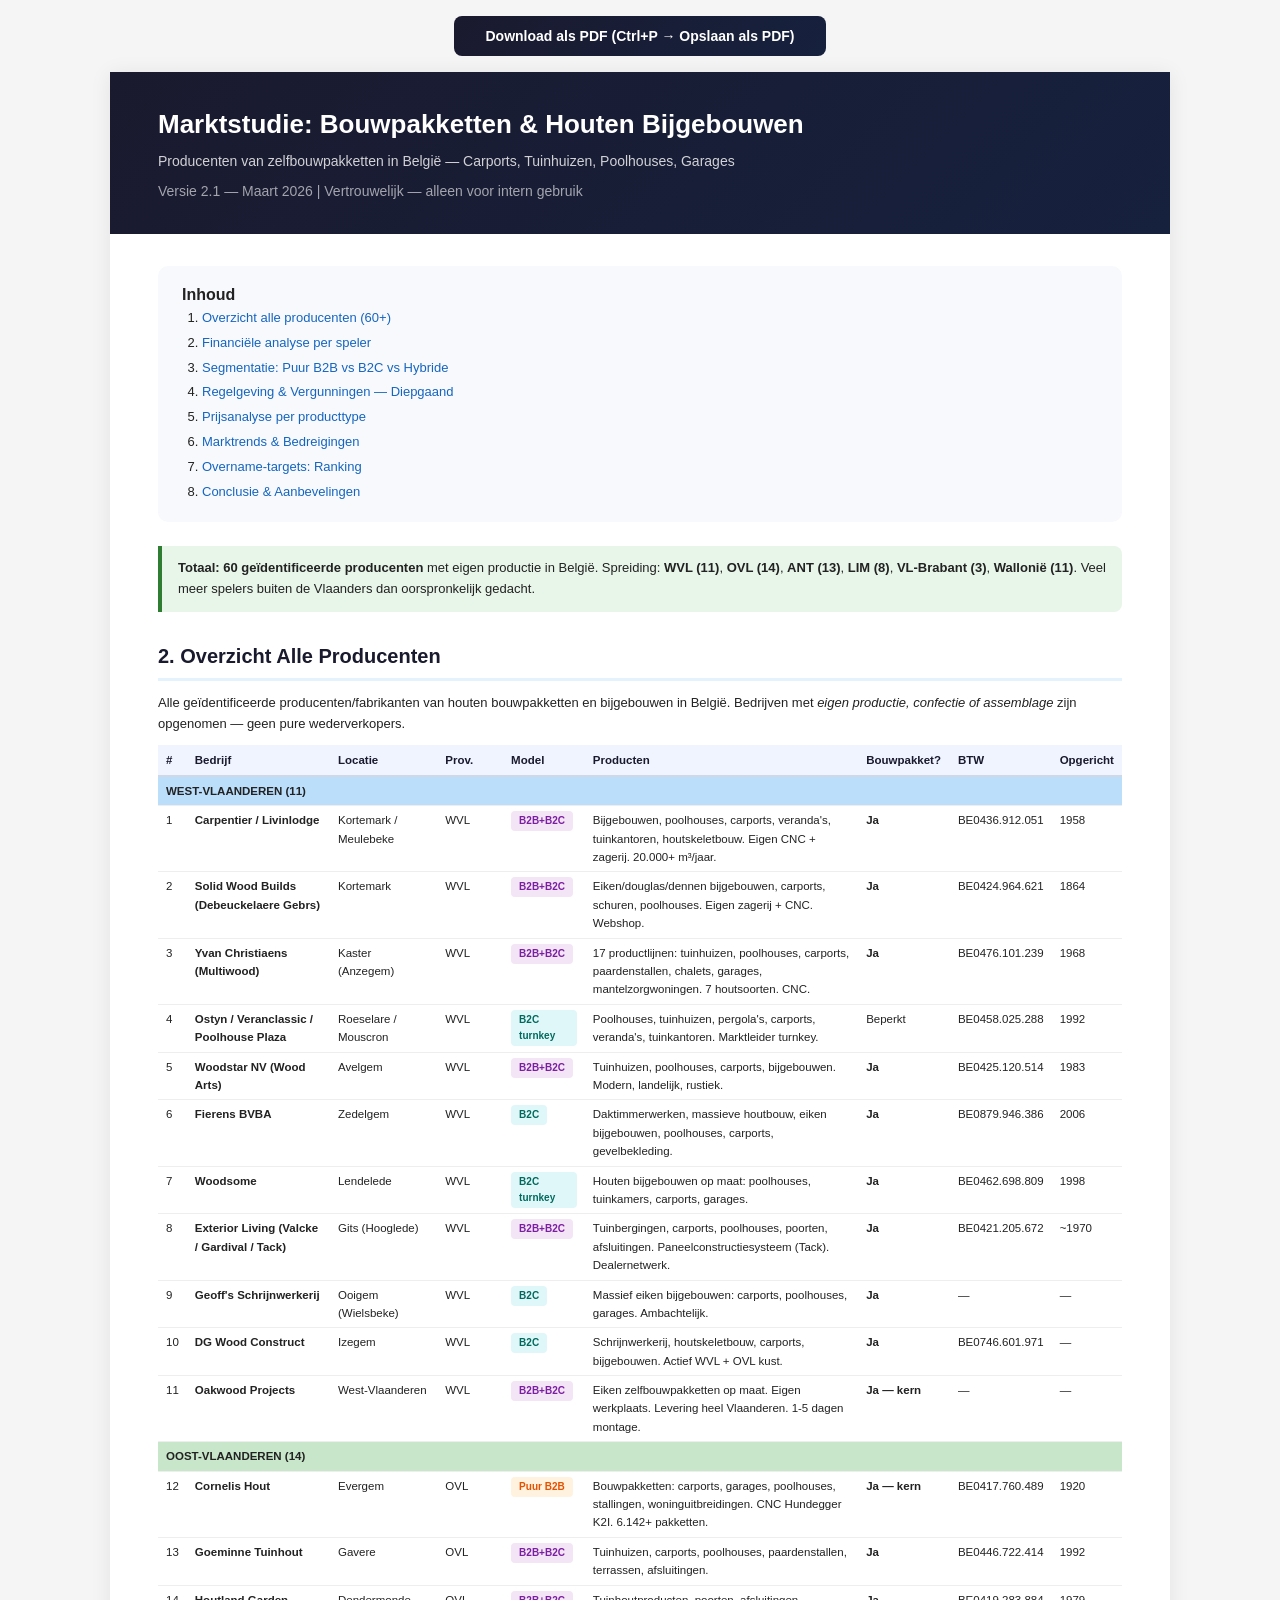
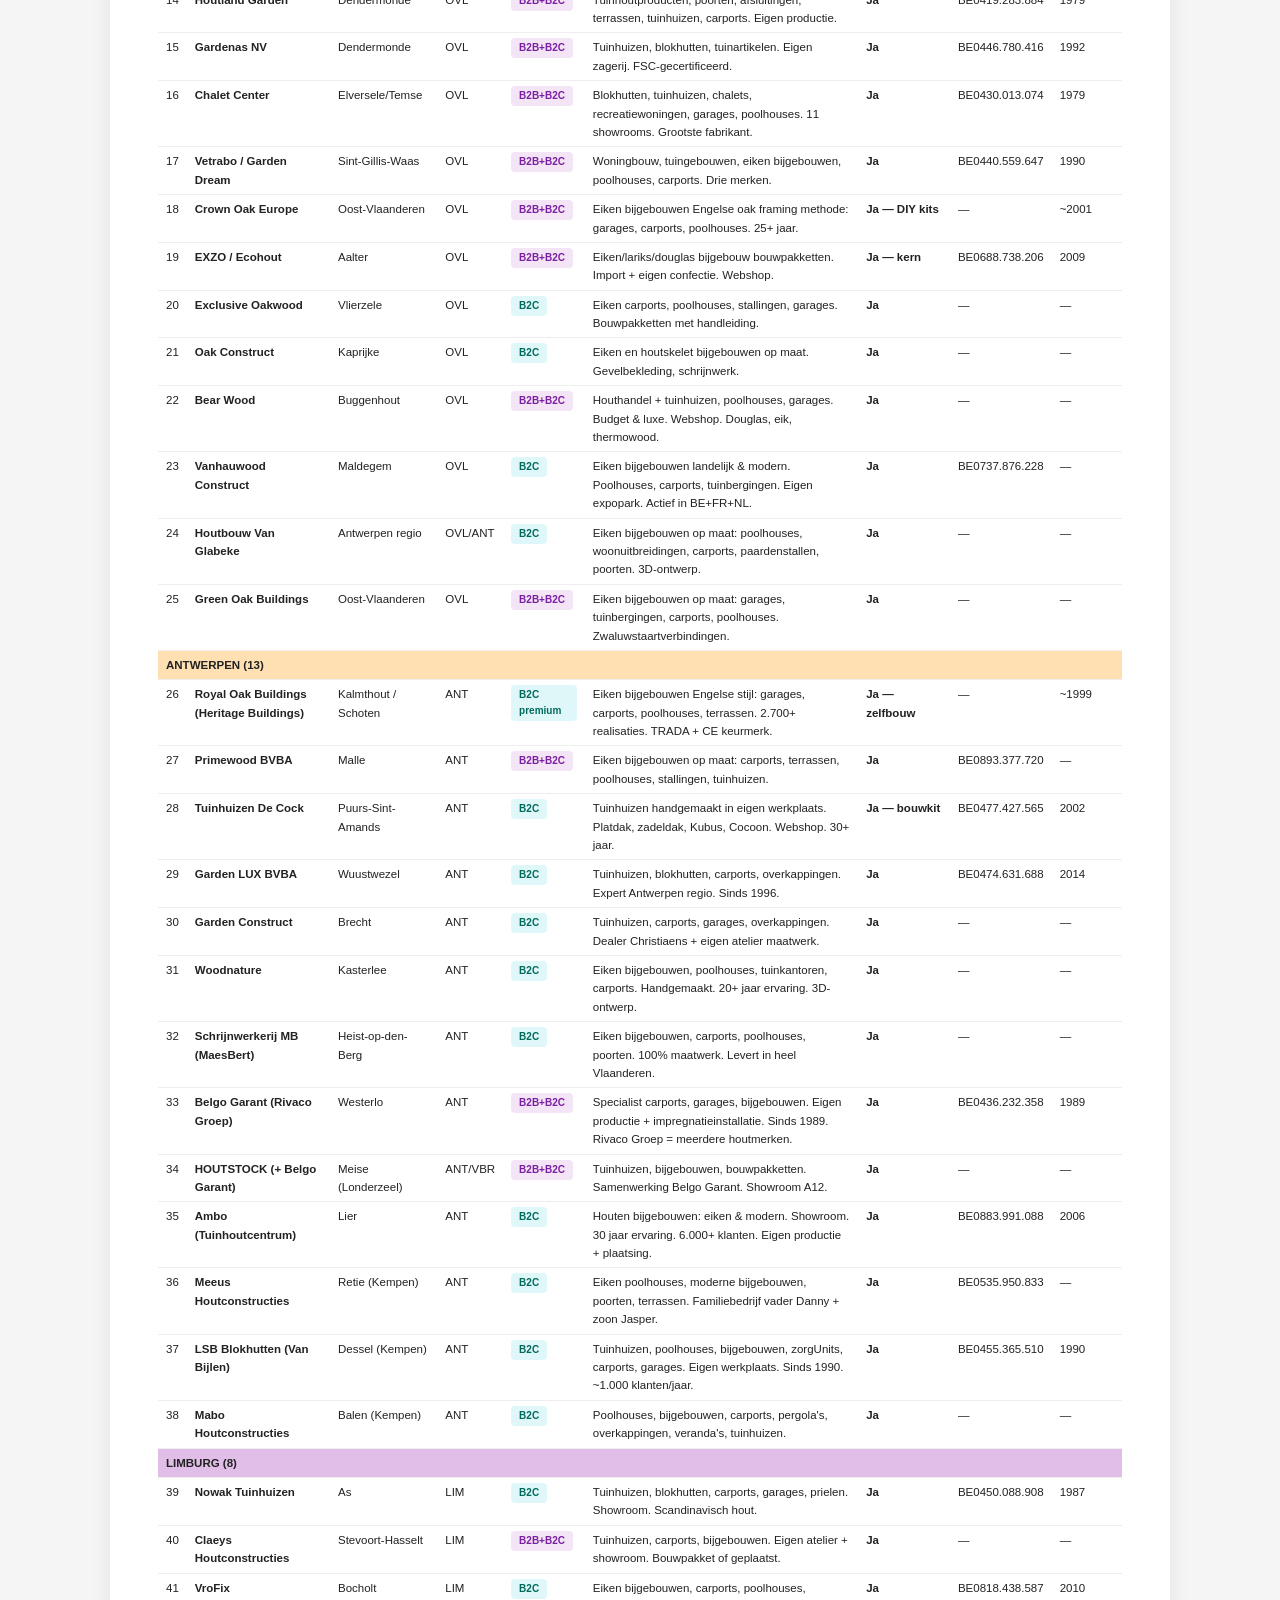
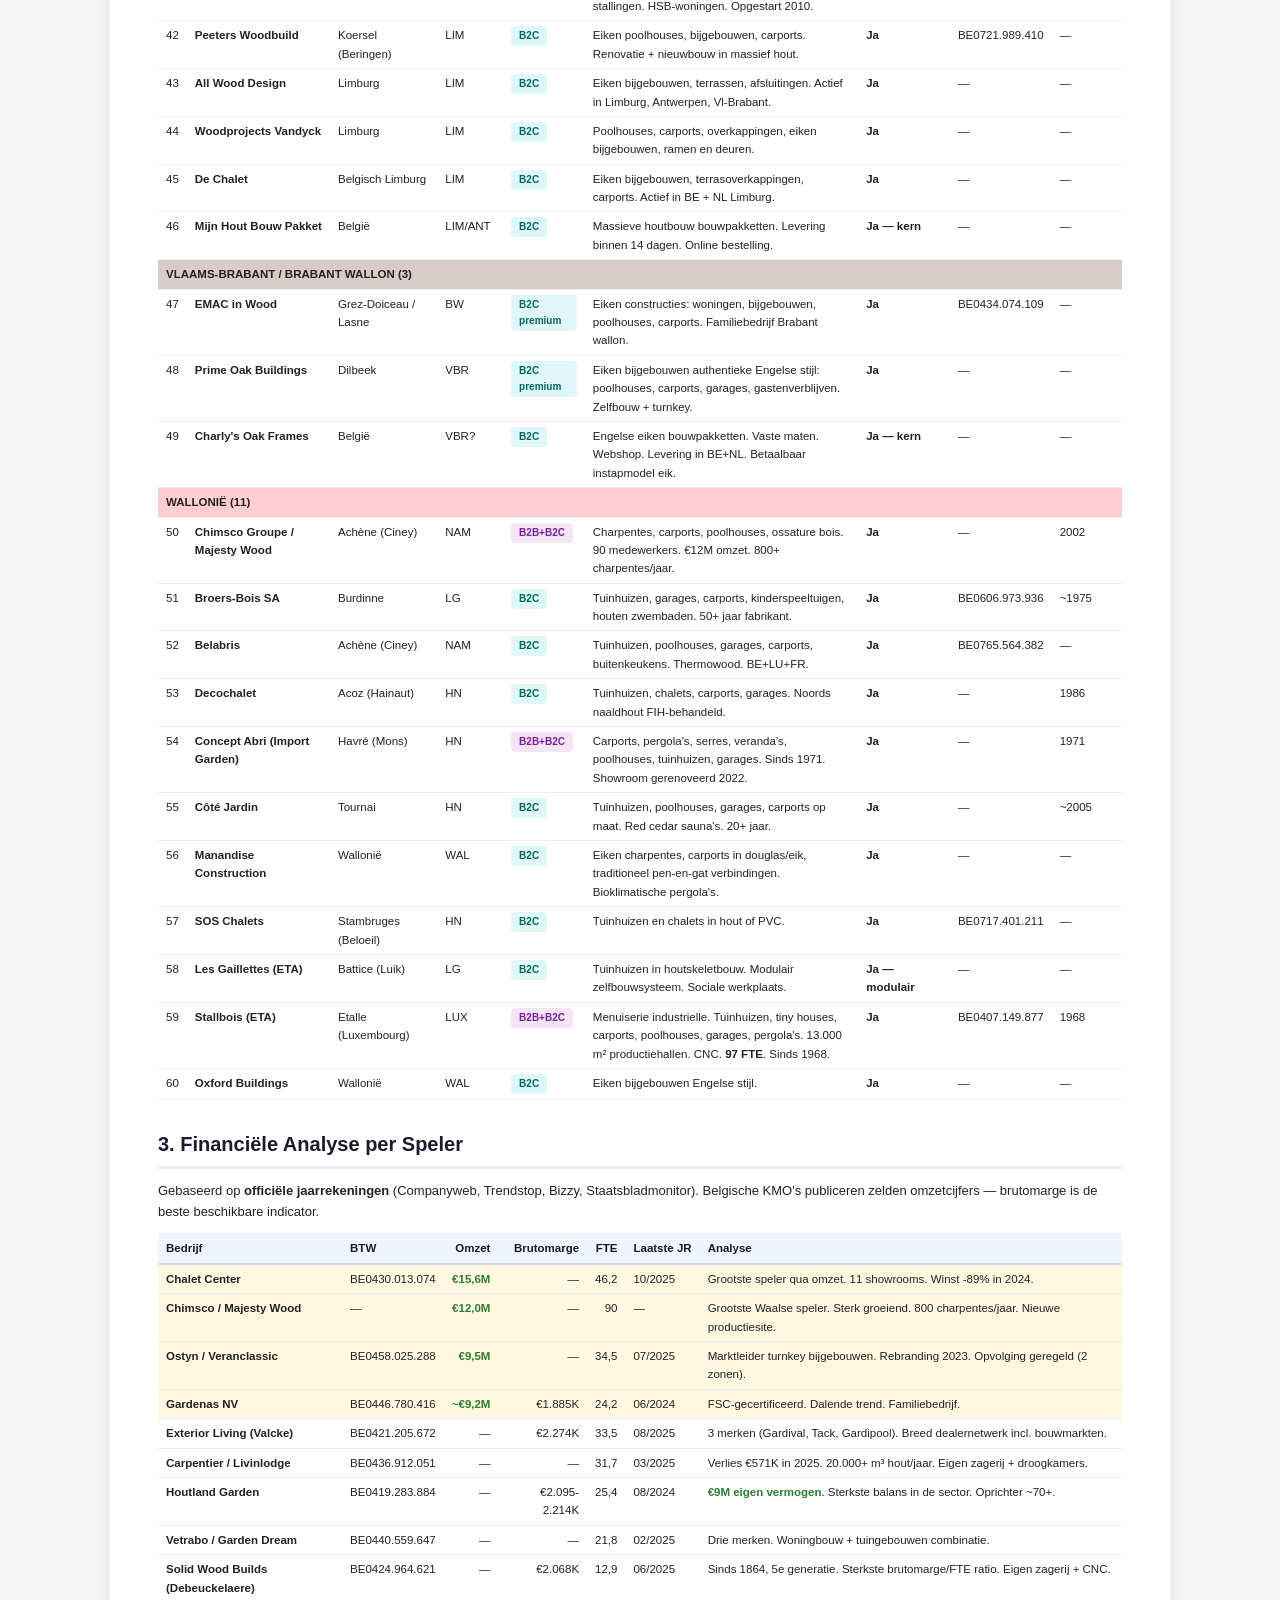
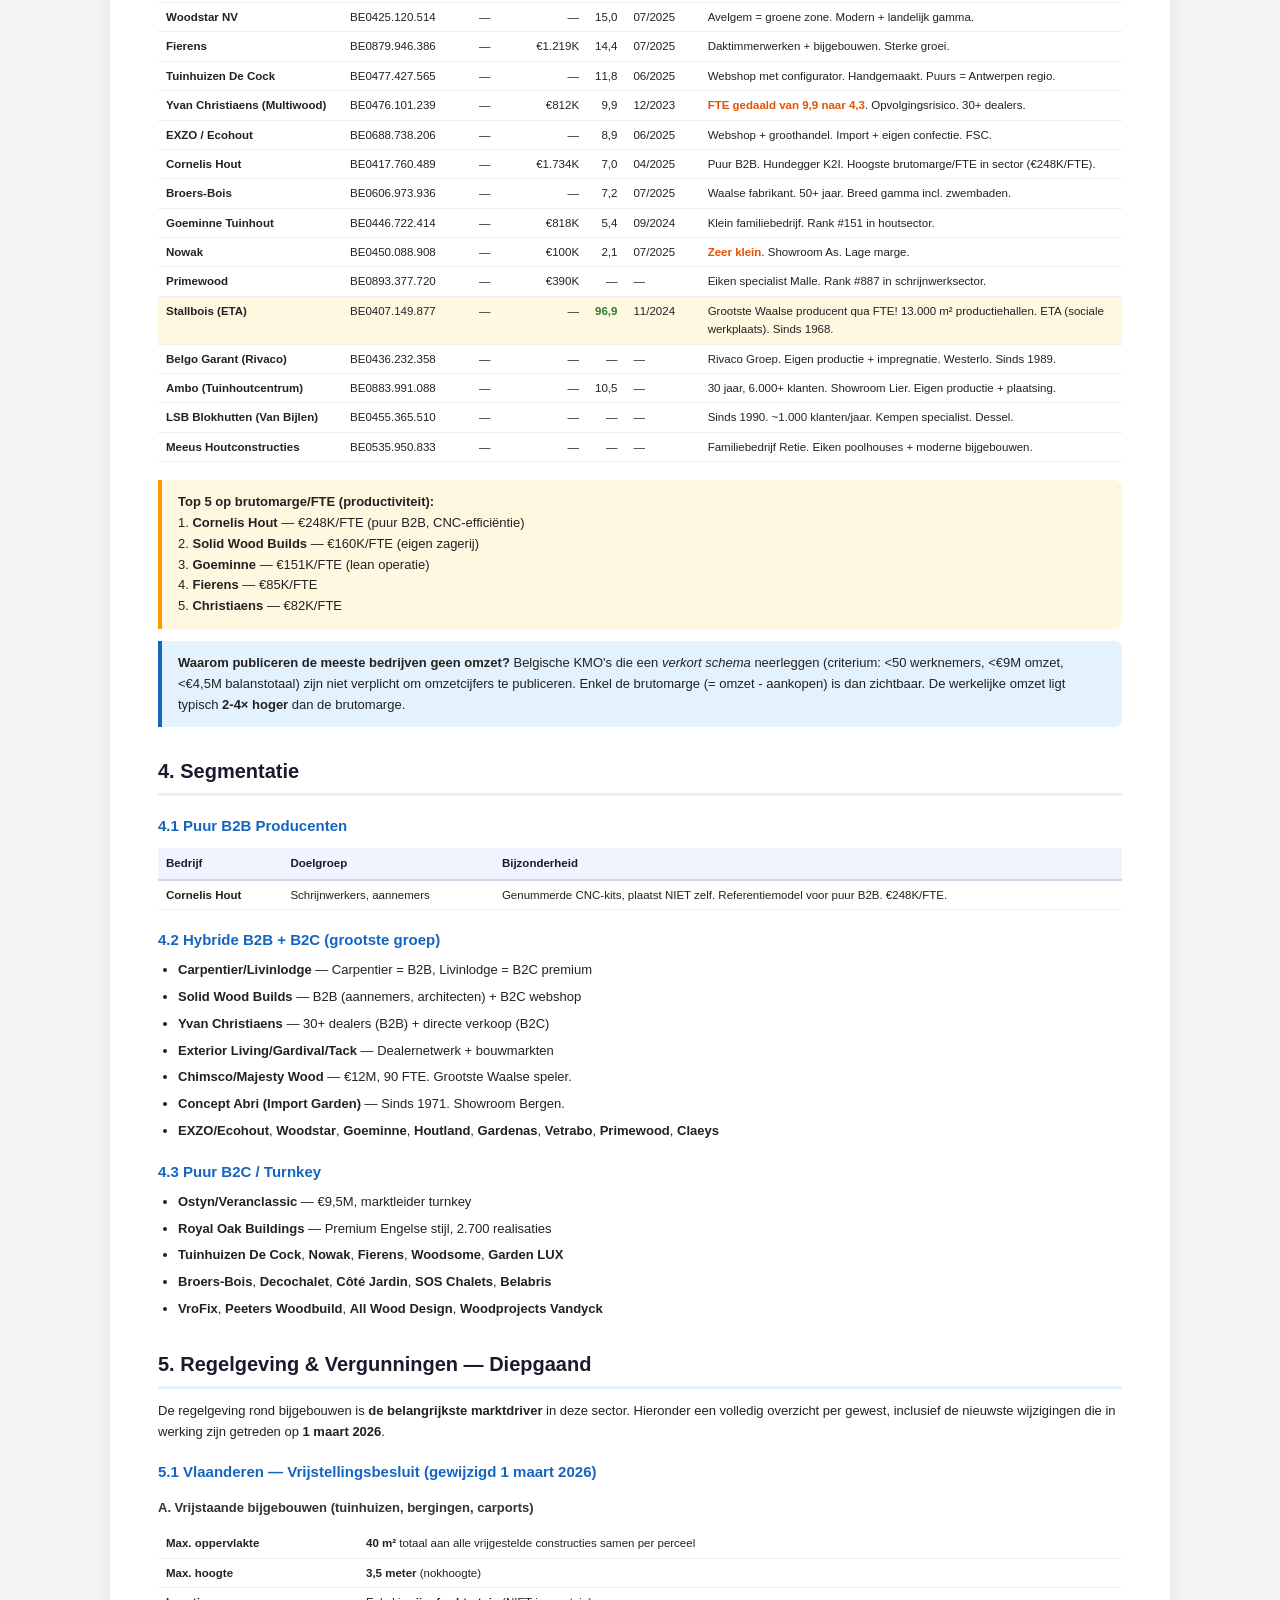
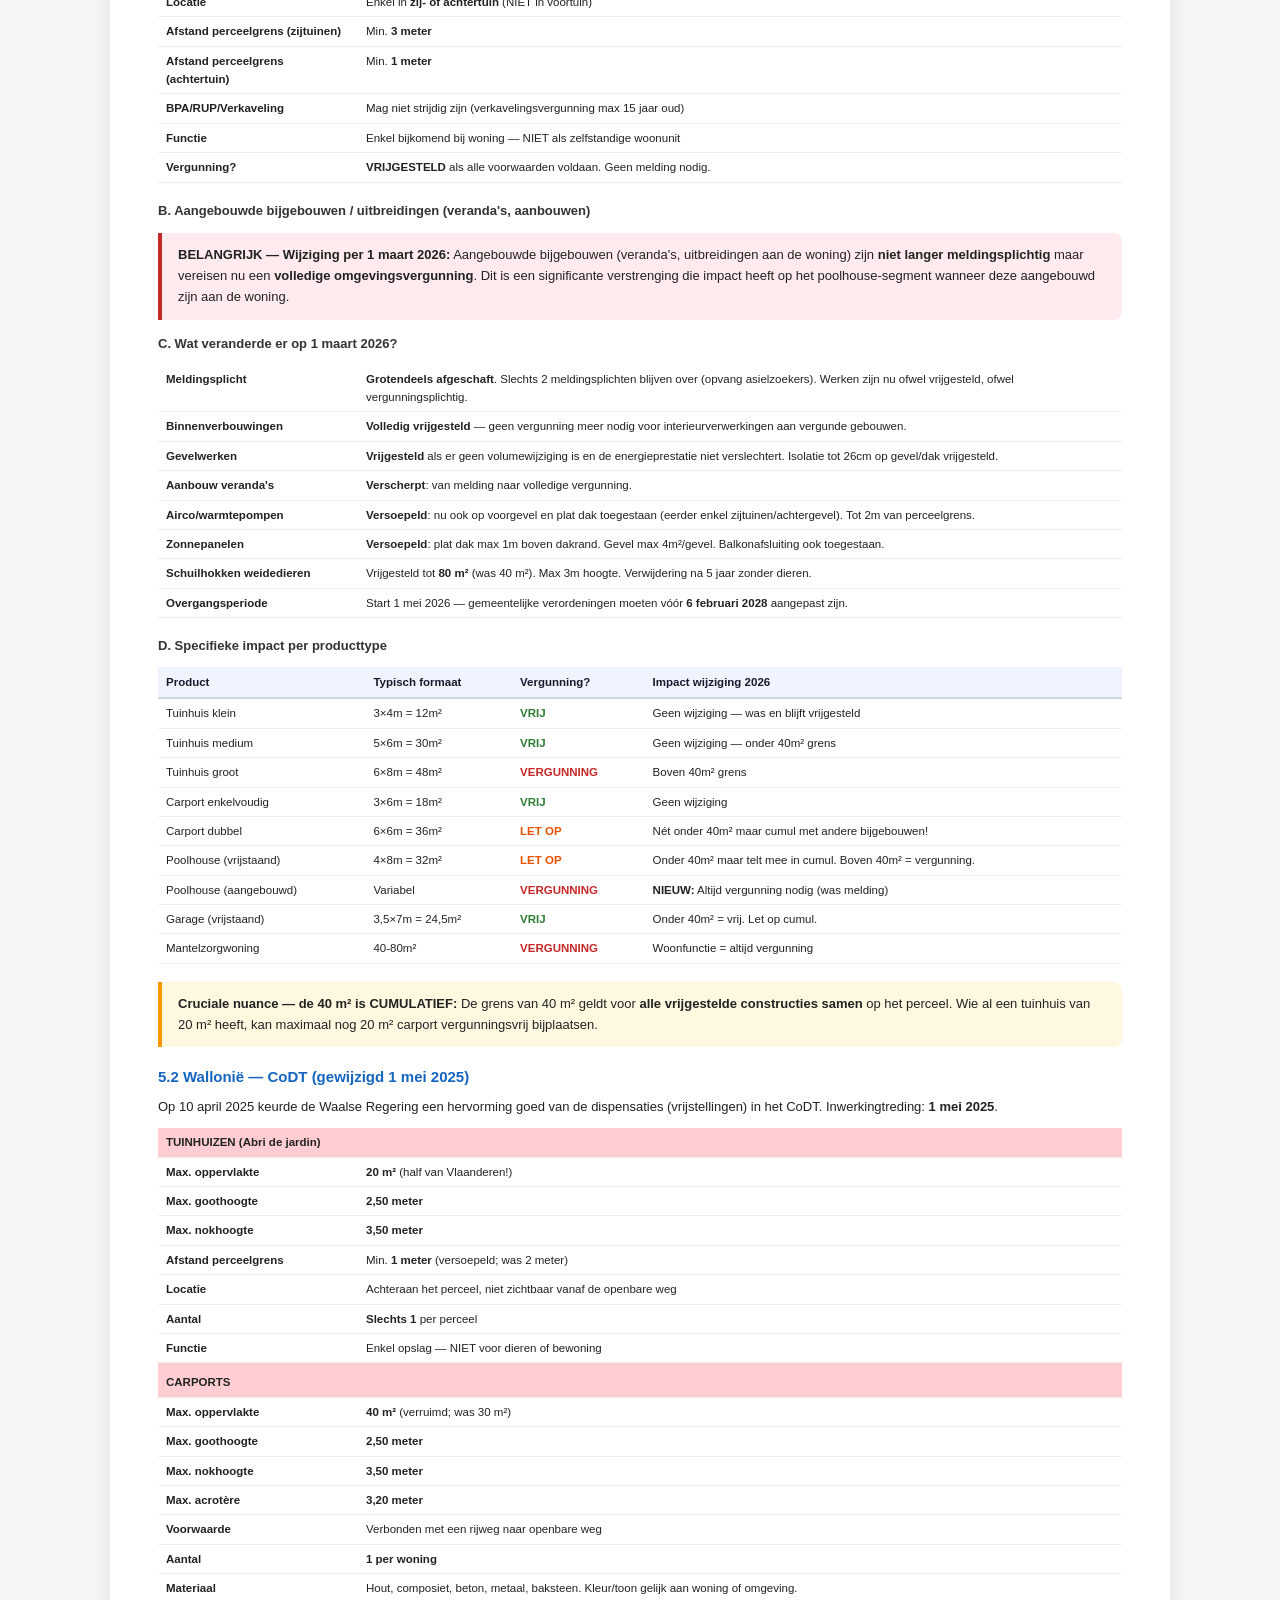
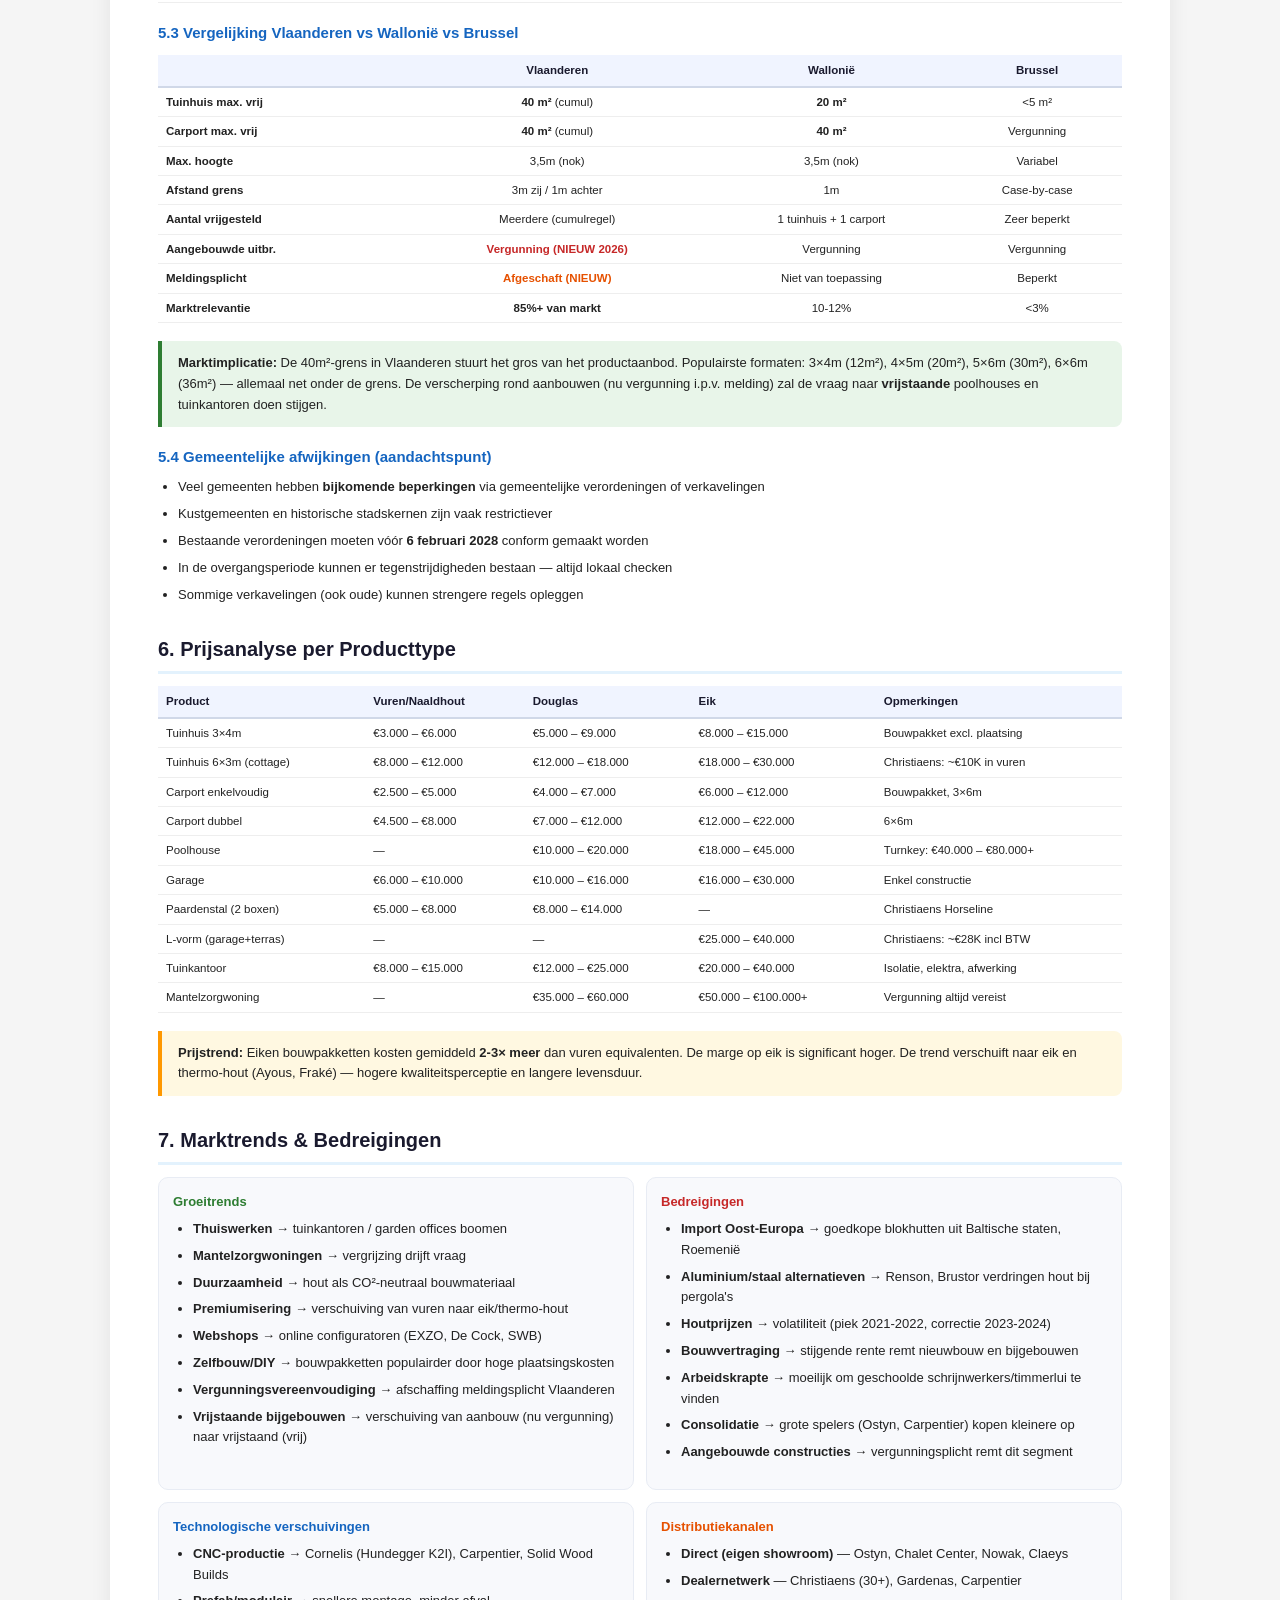
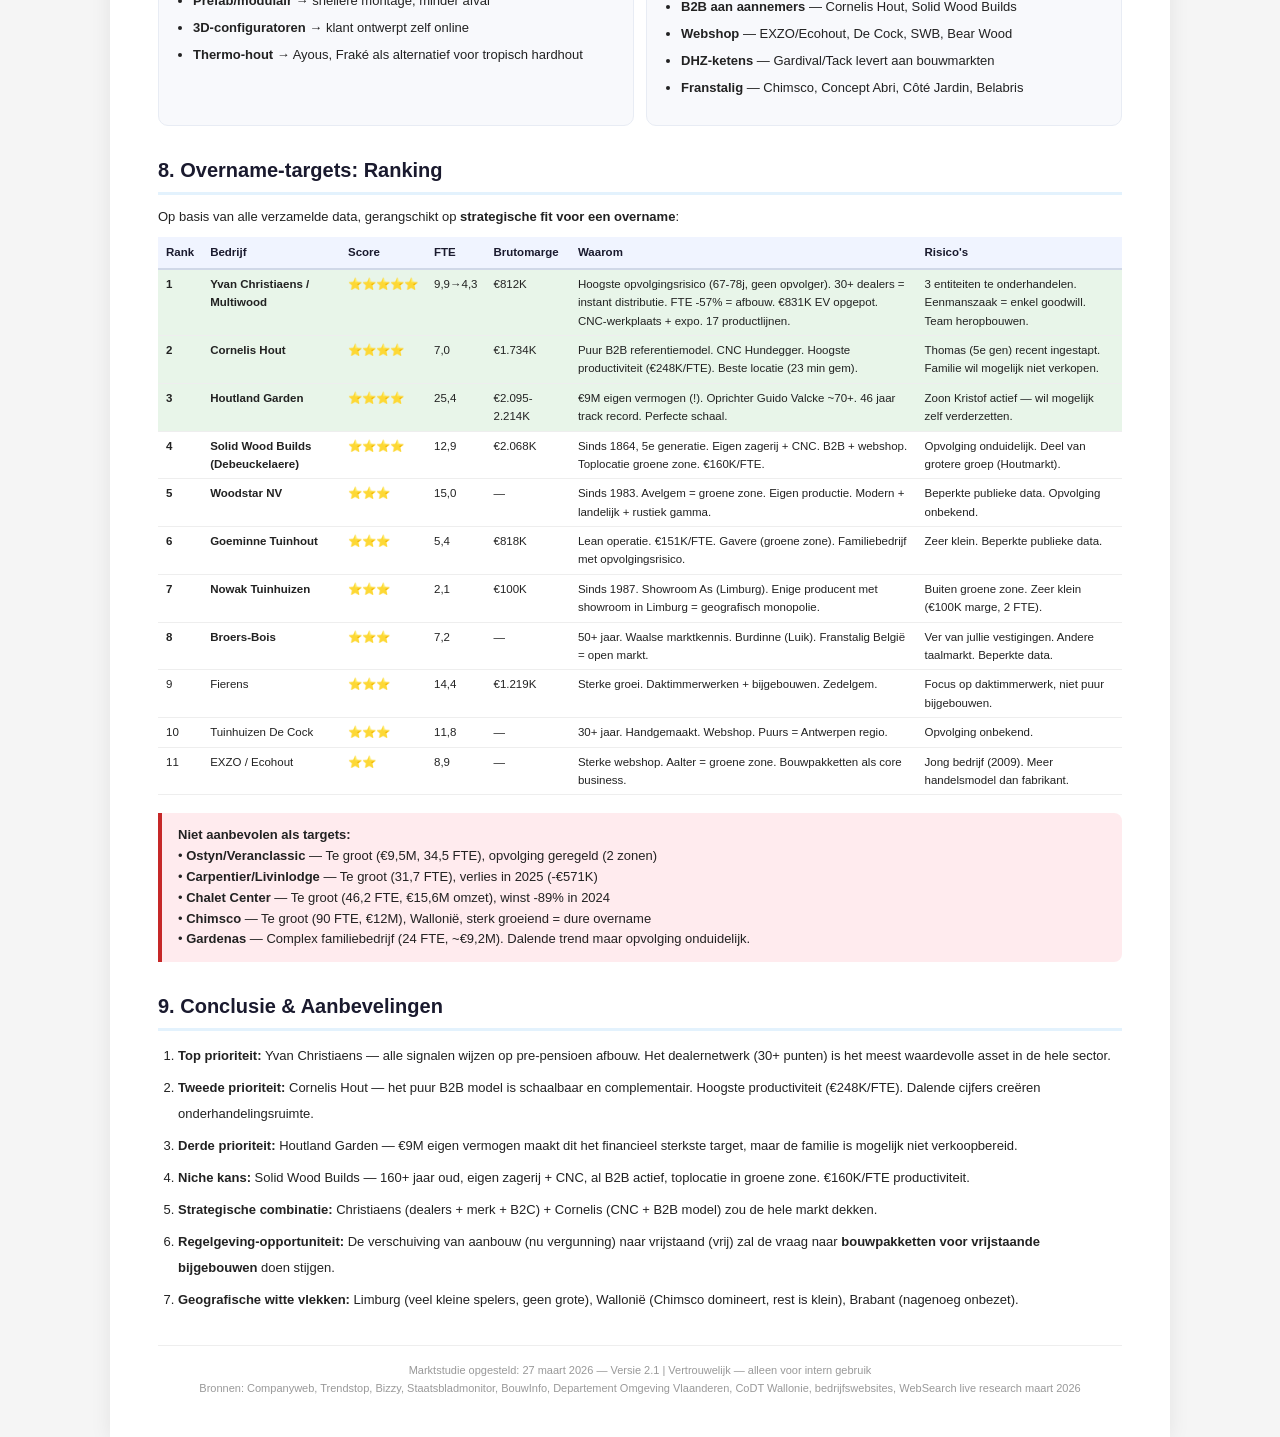
==== docs/marktstudie-bouwpakketten-belgie.html @ 1eddc330 "Marktstudie v2.1: 60 producenten + Solid Wood Builds fix - Marktstudie uitgebreid naar 60 producente" ====
<!DOCTYPE html>
<html lang="nl">
<head>
<meta charset="UTF-8">
<meta name="viewport" content="width=device-width, initial-scale=1.0">
<title>Marktstudie — Bouwpakketten & Houten Bijgebouwen België</title>
<style>
  @media print { body { font-size: 10pt; } .no-print { display: none !important; } .page-break { page-break-before: always; } table { page-break-inside: avoid; } }
  * { box-sizing: border-box; margin: 0; padding: 0; }
  body { font-family: 'Segoe UI', Arial, sans-serif; color: #222; background: #f5f5f5; line-height: 1.6; }
  .container { max-width: 1060px; margin: 0 auto; background: #fff; padding: 40px 48px; box-shadow: 0 2px 20px rgba(0,0,0,0.08); }
  .header-bar { background: linear-gradient(135deg, #1a1a2e, #16213e); color: #fff; padding: 32px 48px; margin: -40px -48px 32px; }
  .header-bar h1 { font-size: 26px; margin-bottom: 4px; }
  .header-bar .subtitle { font-size: 14px; opacity: 0.8; }
  h2 { font-size: 20px; color: #1a1a2e; margin: 28px 0 12px; padding-bottom: 6px; border-bottom: 3px solid #E3F2FD; }
  h3 { font-size: 15px; color: #1565C0; margin: 18px 0 8px; }
  h4 { font-size: 13px; color: #333; margin: 14px 0 6px; }
  p, li { font-size: 13px; margin-bottom: 6px; }
  ul { margin: 6px 0 12px 20px; }
  table { width: 100%; border-collapse: collapse; margin: 10px 0 18px; font-size: 11.5px; }
  th { background: #f0f4ff; text-align: left; padding: 6px 8px; font-weight: 700; color: #1a1a2e; border-bottom: 2px solid #d0d8e8; white-space: nowrap; }
  td { padding: 5px 8px; border-bottom: 1px solid #eee; vertical-align: top; }
  tr:hover { background: #fafbff; }
  .num { text-align: right; font-variant-numeric: tabular-nums; }
  .highlight { background: #FFF8E1; padding: 12px 16px; border-left: 4px solid #FF9800; border-radius: 0 8px 8px 0; margin: 12px 0; font-size: 13px; }
  .key-insight { background: #E8F5E9; padding: 12px 16px; border-left: 4px solid #2E7D32; border-radius: 0 8px 8px 0; margin: 12px 0; font-size: 13px; }
  .warning { background: #FFEBEE; padding: 12px 16px; border-left: 4px solid #c62828; border-radius: 0 8px 8px 0; margin: 12px 0; font-size: 13px; }
  .info { background: #E3F2FD; padding: 12px 16px; border-left: 4px solid #1565C0; border-radius: 0 8px 8px 0; margin: 12px 0; font-size: 13px; }
  .badge { display: inline-block; font-size: 10px; font-weight: 700; padding: 2px 8px; border-radius: 4px; }
  .b2b { background: #FFF3E0; color: #E65100; }
  .b2c { background: #E0F7FA; color: #00695C; }
  .both { background: #F3E5F5; color: #7B1FA2; }
  .card-grid { display: grid; grid-template-columns: 1fr 1fr; gap: 12px; margin: 12px 0; }
  .card-grid-3 { display: grid; grid-template-columns: 1fr 1fr 1fr; gap: 12px; margin: 12px 0; }
  .card { background: #f8f9fc; border: 1px solid #e8ecf4; border-radius: 10px; padding: 14px; }
  .card h4 { margin-top: 0; color: #1565C0; }
  .download-bar { text-align: center; padding: 16px; }
  .download-bar button { background: linear-gradient(135deg, #1a1a2e, #16213e); color: #fff; border: none; padding: 12px 32px; border-radius: 8px; font-size: 14px; font-weight: 600; cursor: pointer; }
  .footer { text-align: center; font-size: 11px; color: #999; margin-top: 32px; padding-top: 16px; border-top: 1px solid #eee; }
  .toc { background: #f8f9fc; padding: 16px 24px; border-radius: 10px; margin-bottom: 24px; }
  .toc a { color: #1565C0; text-decoration: none; font-size: 13px; }
  .toc a:hover { text-decoration: underline; }
  .toc ol { margin-left: 20px; }
  .toc li { margin-bottom: 4px; }
  .map-container { text-align: center; margin: 16px 0; }
  .map-container svg { max-width: 100%; }
  .fin-good { color: #2E7D32; font-weight: 600; }
  .fin-warn { color: #E65100; font-weight: 600; }
  .fin-bad { color: #c62828; font-weight: 600; }
  .regel-tabel td:first-child { font-weight: 600; width: 200px; }
  .compare-table th { text-align: center; }
  .compare-table td { text-align: center; }
  .compare-table td:first-child { text-align: left; font-weight: 600; }
</style>
</head>
<body>

<div class="download-bar no-print">
  <button onclick="window.print()">Download als PDF (Ctrl+P &rarr; Opslaan als PDF)</button>
</div>

<div class="container">
  <div class="header-bar">
    <h1>Marktstudie: Bouwpakketten & Houten Bijgebouwen</h1>
    <div class="subtitle">Producenten van zelfbouwpakketten in Belgi&euml; &mdash; Carports, Tuinhuizen, Poolhouses, Garages</div>
    <div class="subtitle" style="margin-top:8px;opacity:0.6">Versie 2.1 &mdash; Maart 2026 | Vertrouwelijk &mdash; alleen voor intern gebruik</div>
  </div>

  <div class="toc">
    <strong>Inhoud</strong>
    <ol>
      <li><a href="#spelers">Overzicht alle producenten (60+)</a></li>
      <li><a href="#financieel">Financi&euml;le analyse per speler</a></li>
      <li><a href="#segmentatie">Segmentatie: Puur B2B vs B2C vs Hybride</a></li>
      <li><a href="#regelgeving">Regelgeving & Vergunningen &mdash; Diepgaand</a></li>
      <li><a href="#prijs">Prijsanalyse per producttype</a></li>
      <li><a href="#trends">Marktrends & Bedreigingen</a></li>
      <li><a href="#targets">Overname-targets: Ranking</a></li>
      <li><a href="#conclusie">Conclusie & Aanbevelingen</a></li>
    </ol>
  </div>

  <div class="key-insight">
    <strong>Totaal: 60 ge&iuml;dentificeerde producenten</strong> met eigen productie in Belgi&euml;. Spreiding: <strong>WVL (11)</strong>, <strong>OVL (14)</strong>, <strong>ANT (13)</strong>, <strong>LIM (8)</strong>, <strong>VL-Brabant (3)</strong>, <strong>Walloni&euml; (11)</strong>. Veel meer spelers buiten de Vlaanders dan oorspronkelijk gedacht.
  </div>

  <!-- ════════════════════════════════════════════════ -->
  <h2 id="spelers" class="page-break">2. Overzicht Alle Producenten</h2>

  <p>Alle ge&iuml;dentificeerde producenten/fabrikanten van houten bouwpakketten en bijgebouwen in Belgi&euml;. Bedrijven met <em>eigen productie, confectie of assemblage</em> zijn opgenomen &mdash; geen pure wederverkopers.</p>

  <table>
    <thead>
      <tr>
        <th>#</th><th>Bedrijf</th><th>Locatie</th><th>Prov.</th><th>Model</th><th>Producten</th><th>Bouwpakket?</th><th>BTW</th><th>Opgericht</th>
      </tr>
    </thead>
    <tbody>
      <!-- WEST-VLAANDEREN -->
      <tr style="background:#BBDEFB"><td colspan="9"><strong>WEST-VLAANDEREN (11)</strong></td></tr>
      <tr><td>1</td><td><strong>Carpentier / Livinlodge</strong></td><td>Kortemark / Meulebeke</td><td>WVL</td><td><span class="badge both">B2B+B2C</span></td><td>Bijgebouwen, poolhouses, carports, veranda's, tuinkantoren, houtskeletbouw. Eigen CNC + zagerij. 20.000+ m&sup3;/jaar.</td><td><strong>Ja</strong></td><td>BE0436.912.051</td><td>1958</td></tr>
      <tr><td>2</td><td><strong>Solid Wood Builds (Debeuckelaere Gebrs)</strong></td><td>Kortemark</td><td>WVL</td><td><span class="badge both">B2B+B2C</span></td><td>Eiken/douglas/dennen bijgebouwen, carports, schuren, poolhouses. Eigen zagerij + CNC. Webshop.</td><td><strong>Ja</strong></td><td>BE0424.964.621</td><td>1864</td></tr>
      <tr><td>3</td><td><strong>Yvan Christiaens (Multiwood)</strong></td><td>Kaster (Anzegem)</td><td>WVL</td><td><span class="badge both">B2B+B2C</span></td><td>17 productlijnen: tuinhuizen, poolhouses, carports, paardenstallen, chalets, garages, mantelzorgwoningen. 7 houtsoorten. CNC.</td><td><strong>Ja</strong></td><td>BE0476.101.239</td><td>1968</td></tr>
      <tr><td>4</td><td><strong>Ostyn / Veranclassic / Poolhouse Plaza</strong></td><td>Roeselare / Mouscron</td><td>WVL</td><td><span class="badge b2c">B2C turnkey</span></td><td>Poolhouses, tuinhuizen, pergola's, carports, veranda's, tuinkantoren. Marktleider turnkey.</td><td>Beperkt</td><td>BE0458.025.288</td><td>1992</td></tr>
      <tr><td>5</td><td><strong>Woodstar NV (Wood Arts)</strong></td><td>Avelgem</td><td>WVL</td><td><span class="badge both">B2B+B2C</span></td><td>Tuinhuizen, poolhouses, carports, bijgebouwen. Modern, landelijk, rustiek.</td><td><strong>Ja</strong></td><td>BE0425.120.514</td><td>1983</td></tr>
      <tr><td>6</td><td><strong>Fierens BVBA</strong></td><td>Zedelgem</td><td>WVL</td><td><span class="badge b2c">B2C</span></td><td>Daktimmerwerken, massieve houtbouw, eiken bijgebouwen, poolhouses, carports, gevelbekleding.</td><td><strong>Ja</strong></td><td>BE0879.946.386</td><td>2006</td></tr>
      <tr><td>7</td><td><strong>Woodsome</strong></td><td>Lendelede</td><td>WVL</td><td><span class="badge b2c">B2C turnkey</span></td><td>Houten bijgebouwen op maat: poolhouses, tuinkamers, carports, garages.</td><td><strong>Ja</strong></td><td>BE0462.698.809</td><td>1998</td></tr>
      <tr><td>8</td><td><strong>Exterior Living (Valcke / Gardival / Tack)</strong></td><td>Gits (Hooglede)</td><td>WVL</td><td><span class="badge both">B2B+B2C</span></td><td>Tuinbergingen, carports, poolhouses, poorten, afsluitingen. Paneelconstructiesysteem (Tack). Dealernetwerk.</td><td><strong>Ja</strong></td><td>BE0421.205.672</td><td>~1970</td></tr>
      <tr><td>9</td><td><strong>Geoff's Schrijnwerkerij</strong></td><td>Ooigem (Wielsbeke)</td><td>WVL</td><td><span class="badge b2c">B2C</span></td><td>Massief eiken bijgebouwen: carports, poolhouses, garages. Ambachtelijk.</td><td><strong>Ja</strong></td><td>&mdash;</td><td>&mdash;</td></tr>
      <tr><td>10</td><td><strong>DG Wood Construct</strong></td><td>Izegem</td><td>WVL</td><td><span class="badge b2c">B2C</span></td><td>Schrijnwerkerij, houtskeletbouw, carports, bijgebouwen. Actief WVL + OVL kust.</td><td><strong>Ja</strong></td><td>BE0746.601.971</td><td>&mdash;</td></tr>
      <tr><td>11</td><td><strong>Oakwood Projects</strong></td><td>West-Vlaanderen</td><td>WVL</td><td><span class="badge both">B2B+B2C</span></td><td>Eiken zelfbouwpakketten op maat. Eigen werkplaats. Levering heel Vlaanderen. 1-5 dagen montage.</td><td><strong>Ja &mdash; kern</strong></td><td>&mdash;</td><td>&mdash;</td></tr>

      <!-- OOST-VLAANDEREN -->
      <tr style="background:#C8E6C9"><td colspan="9"><strong>OOST-VLAANDEREN (14)</strong></td></tr>
      <tr><td>12</td><td><strong>Cornelis Hout</strong></td><td>Evergem</td><td>OVL</td><td><span class="badge b2b">Puur B2B</span></td><td>Bouwpakketten: carports, garages, poolhouses, stallingen, woninguitbreidingen. CNC Hundegger K2I. 6.142+ pakketten.</td><td><strong>Ja &mdash; kern</strong></td><td>BE0417.760.489</td><td>1920</td></tr>
      <tr><td>13</td><td><strong>Goeminne Tuinhout</strong></td><td>Gavere</td><td>OVL</td><td><span class="badge both">B2B+B2C</span></td><td>Tuinhuizen, carports, poolhouses, paardenstallen, terrassen, afsluitingen.</td><td><strong>Ja</strong></td><td>BE0446.722.414</td><td>1992</td></tr>
      <tr><td>14</td><td><strong>Houtland Garden</strong></td><td>Dendermonde</td><td>OVL</td><td><span class="badge both">B2B+B2C</span></td><td>Tuinhoutproducten, poorten, afsluitingen, terrassen, tuinhuizen, carports. Eigen productie.</td><td><strong>Ja</strong></td><td>BE0419.283.884</td><td>1979</td></tr>
      <tr><td>15</td><td><strong>Gardenas NV</strong></td><td>Dendermonde</td><td>OVL</td><td><span class="badge both">B2B+B2C</span></td><td>Tuinhuizen, blokhutten, tuinartikelen. Eigen zagerij. FSC-gecertificeerd.</td><td><strong>Ja</strong></td><td>BE0446.780.416</td><td>1992</td></tr>
      <tr><td>16</td><td><strong>Chalet Center</strong></td><td>Elversele/Temse</td><td>OVL</td><td><span class="badge both">B2B+B2C</span></td><td>Blokhutten, tuinhuizen, chalets, recreatiewoningen, garages, poolhouses. 11 showrooms. Grootste fabrikant.</td><td><strong>Ja</strong></td><td>BE0430.013.074</td><td>1979</td></tr>
      <tr><td>17</td><td><strong>Vetrabo / Garden Dream</strong></td><td>Sint-Gillis-Waas</td><td>OVL</td><td><span class="badge both">B2B+B2C</span></td><td>Woningbouw, tuingebouwen, eiken bijgebouwen, poolhouses, carports. Drie merken.</td><td><strong>Ja</strong></td><td>BE0440.559.647</td><td>1990</td></tr>
      <tr><td>18</td><td><strong>Crown Oak Europe</strong></td><td>Oost-Vlaanderen</td><td>OVL</td><td><span class="badge both">B2B+B2C</span></td><td>Eiken bijgebouwen Engelse oak framing methode: garages, carports, poolhouses. 25+ jaar.</td><td><strong>Ja &mdash; DIY kits</strong></td><td>&mdash;</td><td>~2001</td></tr>
      <tr><td>19</td><td><strong>EXZO / Ecohout</strong></td><td>Aalter</td><td>OVL</td><td><span class="badge both">B2B+B2C</span></td><td>Eiken/lariks/douglas bijgebouw bouwpakketten. Import + eigen confectie. Webshop.</td><td><strong>Ja &mdash; kern</strong></td><td>BE0688.738.206</td><td>2009</td></tr>
      <tr><td>20</td><td><strong>Exclusive Oakwood</strong></td><td>Vlierzele</td><td>OVL</td><td><span class="badge b2c">B2C</span></td><td>Eiken carports, poolhouses, stallingen, garages. Bouwpakketten met handleiding.</td><td><strong>Ja</strong></td><td>&mdash;</td><td>&mdash;</td></tr>
      <tr><td>21</td><td><strong>Oak Construct</strong></td><td>Kaprijke</td><td>OVL</td><td><span class="badge b2c">B2C</span></td><td>Eiken en houtskelet bijgebouwen op maat. Gevelbekleding, schrijnwerk.</td><td><strong>Ja</strong></td><td>&mdash;</td><td>&mdash;</td></tr>
      <tr><td>22</td><td><strong>Bear Wood</strong></td><td>Buggenhout</td><td>OVL</td><td><span class="badge both">B2B+B2C</span></td><td>Houthandel + tuinhuizen, poolhouses, garages. Budget &amp; luxe. Webshop. Douglas, eik, thermowood.</td><td><strong>Ja</strong></td><td>&mdash;</td><td>&mdash;</td></tr>
      <tr><td>23</td><td><strong>Vanhauwood Construct</strong></td><td>Maldegem</td><td>OVL</td><td><span class="badge b2c">B2C</span></td><td>Eiken bijgebouwen landelijk &amp; modern. Poolhouses, carports, tuinbergingen. Eigen expopark. Actief in BE+FR+NL.</td><td><strong>Ja</strong></td><td>BE0737.876.228</td><td>&mdash;</td></tr>
      <tr><td>24</td><td><strong>Houtbouw Van Glabeke</strong></td><td>Antwerpen regio</td><td>OVL/ANT</td><td><span class="badge b2c">B2C</span></td><td>Eiken bijgebouwen op maat: poolhouses, woonuitbreidingen, carports, paardenstallen, poorten. 3D-ontwerp.</td><td><strong>Ja</strong></td><td>&mdash;</td><td>&mdash;</td></tr>
      <tr><td>25</td><td><strong>Green Oak Buildings</strong></td><td>Oost-Vlaanderen</td><td>OVL</td><td><span class="badge both">B2B+B2C</span></td><td>Eiken bijgebouwen op maat: garages, tuinbergingen, carports, poolhouses. Zwaluwstaartverbindingen.</td><td><strong>Ja</strong></td><td>&mdash;</td><td>&mdash;</td></tr>

      <!-- ANTWERPEN -->
      <tr style="background:#FFE0B2"><td colspan="9"><strong>ANTWERPEN (13)</strong></td></tr>
      <tr><td>26</td><td><strong>Royal Oak Buildings (Heritage Buildings)</strong></td><td>Kalmthout / Schoten</td><td>ANT</td><td><span class="badge b2c">B2C premium</span></td><td>Eiken bijgebouwen Engelse stijl: garages, carports, poolhouses, terrassen. 2.700+ realisaties. TRADA + CE keurmerk.</td><td><strong>Ja &mdash; zelfbouw</strong></td><td>&mdash;</td><td>~1999</td></tr>
      <tr><td>27</td><td><strong>Primewood BVBA</strong></td><td>Malle</td><td>ANT</td><td><span class="badge both">B2B+B2C</span></td><td>Eiken bijgebouwen op maat: carports, terrassen, poolhouses, stallingen, tuinhuizen.</td><td><strong>Ja</strong></td><td>BE0893.377.720</td><td>&mdash;</td></tr>
      <tr><td>28</td><td><strong>Tuinhuizen De Cock</strong></td><td>Puurs-Sint-Amands</td><td>ANT</td><td><span class="badge b2c">B2C</span></td><td>Tuinhuizen handgemaakt in eigen werkplaats. Platdak, zadeldak, Kubus, Cocoon. Webshop. 30+ jaar.</td><td><strong>Ja &mdash; bouwkit</strong></td><td>BE0477.427.565</td><td>2002</td></tr>
      <tr><td>29</td><td><strong>Garden LUX BVBA</strong></td><td>Wuustwezel</td><td>ANT</td><td><span class="badge b2c">B2C</span></td><td>Tuinhuizen, blokhutten, carports, overkappingen. Expert Antwerpen regio. Sinds 1996.</td><td><strong>Ja</strong></td><td>BE0474.631.688</td><td>2014</td></tr>
      <tr><td>30</td><td><strong>Garden Construct</strong></td><td>Brecht</td><td>ANT</td><td><span class="badge b2c">B2C</span></td><td>Tuinhuizen, carports, garages, overkappingen. Dealer Christiaens + eigen atelier maatwerk.</td><td><strong>Ja</strong></td><td>&mdash;</td><td>&mdash;</td></tr>
      <tr><td>31</td><td><strong>Woodnature</strong></td><td>Kasterlee</td><td>ANT</td><td><span class="badge b2c">B2C</span></td><td>Eiken bijgebouwen, poolhouses, tuinkantoren, carports. Handgemaakt. 20+ jaar ervaring. 3D-ontwerp.</td><td><strong>Ja</strong></td><td>&mdash;</td><td>&mdash;</td></tr>
      <tr><td>32</td><td><strong>Schrijnwerkerij MB (MaesBert)</strong></td><td>Heist-op-den-Berg</td><td>ANT</td><td><span class="badge b2c">B2C</span></td><td>Eiken bijgebouwen, carports, poolhouses, poorten. 100% maatwerk. Levert in heel Vlaanderen.</td><td><strong>Ja</strong></td><td>&mdash;</td><td>&mdash;</td></tr>
      <tr><td>33</td><td><strong>Belgo Garant (Rivaco Groep)</strong></td><td>Westerlo</td><td>ANT</td><td><span class="badge both">B2B+B2C</span></td><td>Specialist carports, garages, bijgebouwen. Eigen productie + impregnatieinstallatie. Sinds 1989. Rivaco Groep = meerdere houtmerken.</td><td><strong>Ja</strong></td><td>BE0436.232.358</td><td>1989</td></tr>
      <tr><td>34</td><td><strong>HOUTSTOCK (+ Belgo Garant)</strong></td><td>Meise (Londerzeel)</td><td>ANT/VBR</td><td><span class="badge both">B2B+B2C</span></td><td>Tuinhuizen, bijgebouwen, bouwpakketten. Samenwerking Belgo Garant. Showroom A12.</td><td><strong>Ja</strong></td><td>&mdash;</td><td>&mdash;</td></tr>
      <tr><td>35</td><td><strong>Ambo (Tuinhoutcentrum)</strong></td><td>Lier</td><td>ANT</td><td><span class="badge b2c">B2C</span></td><td>Houten bijgebouwen: eiken &amp; modern. Showroom. 30 jaar ervaring. 6.000+ klanten. Eigen productie + plaatsing.</td><td><strong>Ja</strong></td><td>BE0883.991.088</td><td>2006</td></tr>
      <tr><td>36</td><td><strong>Meeus Houtconstructies</strong></td><td>Retie (Kempen)</td><td>ANT</td><td><span class="badge b2c">B2C</span></td><td>Eiken poolhouses, moderne bijgebouwen, poorten, terrassen. Familiebedrijf vader Danny + zoon Jasper.</td><td><strong>Ja</strong></td><td>BE0535.950.833</td><td>&mdash;</td></tr>
      <tr><td>37</td><td><strong>LSB Blokhutten (Van Bijlen)</strong></td><td>Dessel (Kempen)</td><td>ANT</td><td><span class="badge b2c">B2C</span></td><td>Tuinhuizen, poolhouses, bijgebouwen, zorgUnits, carports, garages. Eigen werkplaats. Sinds 1990. ~1.000 klanten/jaar.</td><td><strong>Ja</strong></td><td>BE0455.365.510</td><td>1990</td></tr>
      <tr><td>38</td><td><strong>Mabo Houtconstructies</strong></td><td>Balen (Kempen)</td><td>ANT</td><td><span class="badge b2c">B2C</span></td><td>Poolhouses, bijgebouwen, carports, pergola's, overkappingen, veranda's, tuinhuizen.</td><td><strong>Ja</strong></td><td>&mdash;</td><td>&mdash;</td></tr>

      <!-- LIMBURG -->
      <tr style="background:#E1BEE7"><td colspan="9"><strong>LIMBURG (8)</strong></td></tr>
      <tr><td>39</td><td><strong>Nowak Tuinhuizen</strong></td><td>As</td><td>LIM</td><td><span class="badge b2c">B2C</span></td><td>Tuinhuizen, blokhutten, carports, garages, prielen. Showroom. Scandinavisch hout.</td><td><strong>Ja</strong></td><td>BE0450.088.908</td><td>1987</td></tr>
      <tr><td>40</td><td><strong>Claeys Houtconstructies</strong></td><td>Stevoort-Hasselt</td><td>LIM</td><td><span class="badge both">B2B+B2C</span></td><td>Tuinhuizen, carports, bijgebouwen. Eigen atelier + showroom. Bouwpakket of geplaatst.</td><td><strong>Ja</strong></td><td>&mdash;</td><td>&mdash;</td></tr>
      <tr><td>41</td><td><strong>VroFix</strong></td><td>Bocholt</td><td>LIM</td><td><span class="badge b2c">B2C</span></td><td>Eiken bijgebouwen, carports, poolhouses, stallingen. HSB-woningen. Opgestart 2010.</td><td><strong>Ja</strong></td><td>BE0818.438.587</td><td>2010</td></tr>
      <tr><td>42</td><td><strong>Peeters Woodbuild</strong></td><td>Koersel (Beringen)</td><td>LIM</td><td><span class="badge b2c">B2C</span></td><td>Eiken poolhouses, bijgebouwen, carports. Renovatie + nieuwbouw in massief hout.</td><td><strong>Ja</strong></td><td>BE0721.989.410</td><td>&mdash;</td></tr>
      <tr><td>43</td><td><strong>All Wood Design</strong></td><td>Limburg</td><td>LIM</td><td><span class="badge b2c">B2C</span></td><td>Eiken bijgebouwen, terrassen, afsluitingen. Actief in Limburg, Antwerpen, Vl-Brabant.</td><td><strong>Ja</strong></td><td>&mdash;</td><td>&mdash;</td></tr>
      <tr><td>44</td><td><strong>Woodprojects Vandyck</strong></td><td>Limburg</td><td>LIM</td><td><span class="badge b2c">B2C</span></td><td>Poolhouses, carports, overkappingen, eiken bijgebouwen, ramen en deuren.</td><td><strong>Ja</strong></td><td>&mdash;</td><td>&mdash;</td></tr>
      <tr><td>45</td><td><strong>De Chalet</strong></td><td>Belgisch Limburg</td><td>LIM</td><td><span class="badge b2c">B2C</span></td><td>Eiken bijgebouwen, terrasoverkappingen, carports. Actief in BE + NL Limburg.</td><td><strong>Ja</strong></td><td>&mdash;</td><td>&mdash;</td></tr>
      <tr><td>46</td><td><strong>Mijn Hout Bouw Pakket</strong></td><td>Belgi&euml;</td><td>LIM/ANT</td><td><span class="badge b2c">B2C</span></td><td>Massieve houtbouw bouwpakketten. Levering binnen 14 dagen. Online bestelling.</td><td><strong>Ja &mdash; kern</strong></td><td>&mdash;</td><td>&mdash;</td></tr>

      <!-- VL-BRABANT -->
      <tr style="background:#D7CCC8"><td colspan="9"><strong>VLAAMS-BRABANT / BRABANT WALLON (3)</strong></td></tr>
      <tr><td>47</td><td><strong>EMAC in Wood</strong></td><td>Grez-Doiceau / Lasne</td><td>BW</td><td><span class="badge b2c">B2C premium</span></td><td>Eiken constructies: woningen, bijgebouwen, poolhouses, carports. Familiebedrijf Brabant wallon.</td><td><strong>Ja</strong></td><td>BE0434.074.109</td><td>&mdash;</td></tr>
      <tr><td>48</td><td><strong>Prime Oak Buildings</strong></td><td>Dilbeek</td><td>VBR</td><td><span class="badge b2c">B2C premium</span></td><td>Eiken bijgebouwen authentieke Engelse stijl: poolhouses, carports, garages, gastenverblijven. Zelfbouw + turnkey.</td><td><strong>Ja</strong></td><td>&mdash;</td><td>&mdash;</td></tr>
      <tr><td>49</td><td><strong>Charly's Oak Frames</strong></td><td>Belgi&euml;</td><td>VBR?</td><td><span class="badge b2c">B2C</span></td><td>Engelse eiken bouwpakketten. Vaste maten. Webshop. Levering in BE+NL. Betaalbaar instapmodel eik.</td><td><strong>Ja &mdash; kern</strong></td><td>&mdash;</td><td>&mdash;</td></tr>

      <!-- WALLONI&Euml; -->
      <tr style="background:#FFCDD2"><td colspan="9"><strong>WALLONI&Euml; (11)</strong></td></tr>
      <tr><td>50</td><td><strong>Chimsco Groupe / Majesty Wood</strong></td><td>Ach&egrave;ne (Ciney)</td><td>NAM</td><td><span class="badge both">B2B+B2C</span></td><td>Charpentes, carports, poolhouses, ossature bois. 90 medewerkers. &euro;12M omzet. 800+ charpentes/jaar.</td><td><strong>Ja</strong></td><td>&mdash;</td><td>2002</td></tr>
      <tr><td>51</td><td><strong>Broers-Bois SA</strong></td><td>Burdinne</td><td>LG</td><td><span class="badge b2c">B2C</span></td><td>Tuinhuizen, garages, carports, kinderspeeltuigen, houten zwembaden. 50+ jaar fabrikant.</td><td><strong>Ja</strong></td><td>BE0606.973.936</td><td>~1975</td></tr>
      <tr><td>52</td><td><strong>Belabris</strong></td><td>Ach&egrave;ne (Ciney)</td><td>NAM</td><td><span class="badge b2c">B2C</span></td><td>Tuinhuizen, poolhouses, garages, carports, buitenkeukens. Thermowood. BE+LU+FR.</td><td><strong>Ja</strong></td><td>BE0765.564.382</td><td>&mdash;</td></tr>
      <tr><td>53</td><td><strong>Decochalet</strong></td><td>Acoz (Hainaut)</td><td>HN</td><td><span class="badge b2c">B2C</span></td><td>Tuinhuizen, chalets, carports, garages. Noords naaldhout FIH-behandeld.</td><td><strong>Ja</strong></td><td>&mdash;</td><td>1986</td></tr>
      <tr><td>54</td><td><strong>Concept Abri (Import Garden)</strong></td><td>Havr&eacute; (Mons)</td><td>HN</td><td><span class="badge both">B2B+B2C</span></td><td>Carports, pergola's, serres, veranda's, poolhouses, tuinhuizen, garages. Sinds 1971. Showroom gerenoveerd 2022.</td><td><strong>Ja</strong></td><td>&mdash;</td><td>1971</td></tr>
      <tr><td>55</td><td><strong>C&ocirc;t&eacute; Jardin</strong></td><td>Tournai</td><td>HN</td><td><span class="badge b2c">B2C</span></td><td>Tuinhuizen, poolhouses, garages, carports op maat. Red cedar sauna's. 20+ jaar.</td><td><strong>Ja</strong></td><td>&mdash;</td><td>~2005</td></tr>
      <tr><td>56</td><td><strong>Manandise Construction</strong></td><td>Walloni&euml;</td><td>WAL</td><td><span class="badge b2c">B2C</span></td><td>Eiken charpentes, carports in douglas/eik, traditioneel pen-en-gat verbindingen. Bioklimatische pergola's.</td><td><strong>Ja</strong></td><td>&mdash;</td><td>&mdash;</td></tr>
      <tr><td>57</td><td><strong>SOS Chalets</strong></td><td>Stambruges (Beloeil)</td><td>HN</td><td><span class="badge b2c">B2C</span></td><td>Tuinhuizen en chalets in hout of PVC.</td><td><strong>Ja</strong></td><td>BE0717.401.211</td><td>&mdash;</td></tr>
      <tr><td>58</td><td><strong>Les Gaillettes (ETA)</strong></td><td>Battice (Luik)</td><td>LG</td><td><span class="badge b2c">B2C</span></td><td>Tuinhuizen in houtskeletbouw. Modulair zelfbouwsysteem. Sociale werkplaats.</td><td><strong>Ja &mdash; modulair</strong></td><td>&mdash;</td><td>&mdash;</td></tr>
      <tr><td>59</td><td><strong>Stallbois (ETA)</strong></td><td>Etalle (Luxembourg)</td><td>LUX</td><td><span class="badge both">B2B+B2C</span></td><td>Menuiserie industrielle. Tuinhuizen, tiny houses, carports, poolhouses, garages, pergola's. 13.000 m&sup2; productiehallen. CNC. <strong>97 FTE</strong>. Sinds 1968.</td><td><strong>Ja</strong></td><td>BE0407.149.877</td><td>1968</td></tr>
      <tr><td>60</td><td><strong>Oxford Buildings</strong></td><td>Walloni&euml;</td><td>WAL</td><td><span class="badge b2c">B2C</span></td><td>Eiken bijgebouwen Engelse stijl.</td><td><strong>Ja</strong></td><td>&mdash;</td><td>&mdash;</td></tr>
    </tbody>
  </table>

  <!-- ════════════════════════════════════════════════ -->
  <h2 id="financieel" class="page-break">3. Financi&euml;le Analyse per Speler</h2>

  <p>Gebaseerd op <strong>offici&euml;le jaarrekeningen</strong> (Companyweb, Trendstop, Bizzy, Staatsbladmonitor). Belgische KMO's publiceren zelden omzetcijfers &mdash; brutomarge is de beste beschikbare indicator.</p>

  <table>
    <thead>
      <tr>
        <th>Bedrijf</th>
        <th>BTW</th>
        <th class="num">Omzet</th>
        <th class="num">Brutomarge</th>
        <th class="num">FTE</th>
        <th>Laatste JR</th>
        <th>Analyse</th>
      </tr>
    </thead>
    <tbody>
      <tr style="background:#FFF8E1">
        <td><strong>Chalet Center</strong></td>
        <td>BE0430.013.074</td>
        <td class="num fin-good">&euro;15,6M</td>
        <td class="num">&mdash;</td>
        <td class="num">46,2</td>
        <td>10/2025</td>
        <td>Grootste speler qua omzet. 11 showrooms. Winst -89% in 2024.</td>
      </tr>
      <tr style="background:#FFF8E1">
        <td><strong>Chimsco / Majesty Wood</strong></td>
        <td>&mdash;</td>
        <td class="num fin-good">&euro;12,0M</td>
        <td class="num">&mdash;</td>
        <td class="num">90</td>
        <td>&mdash;</td>
        <td>Grootste Waalse speler. Sterk groeiend. 800 charpentes/jaar. Nieuwe productiesite.</td>
      </tr>
      <tr style="background:#FFF8E1">
        <td><strong>Ostyn / Veranclassic</strong></td>
        <td>BE0458.025.288</td>
        <td class="num fin-good">&euro;9,5M</td>
        <td class="num">&mdash;</td>
        <td class="num">34,5</td>
        <td>07/2025</td>
        <td>Marktleider turnkey bijgebouwen. Rebranding 2023. Opvolging geregeld (2 zonen).</td>
      </tr>
      <tr style="background:#FFF8E1">
        <td><strong>Gardenas NV</strong></td>
        <td>BE0446.780.416</td>
        <td class="num fin-good">~&euro;9,2M</td>
        <td class="num">&euro;1.885K</td>
        <td class="num">24,2</td>
        <td>06/2024</td>
        <td>FSC-gecertificeerd. Dalende trend. Familiebedrijf.</td>
      </tr>
      <tr>
        <td><strong>Exterior Living (Valcke)</strong></td>
        <td>BE0421.205.672</td>
        <td class="num">&mdash;</td>
        <td class="num">&euro;2.274K</td>
        <td class="num">33,5</td>
        <td>08/2025</td>
        <td>3 merken (Gardival, Tack, Gardipool). Breed dealernetwerk incl. bouwmarkten.</td>
      </tr>
      <tr>
        <td><strong>Carpentier / Livinlodge</strong></td>
        <td>BE0436.912.051</td>
        <td class="num">&mdash;</td>
        <td class="num">&mdash;</td>
        <td class="num">31,7</td>
        <td>03/2025</td>
        <td>Verlies &euro;571K in 2025. 20.000+ m&sup3; hout/jaar. Eigen zagerij + droogkamers.</td>
      </tr>
      <tr>
        <td><strong>Houtland Garden</strong></td>
        <td>BE0419.283.884</td>
        <td class="num">&mdash;</td>
        <td class="num">&euro;2.095-2.214K</td>
        <td class="num">25,4</td>
        <td>08/2024</td>
        <td><span class="fin-good">&euro;9M eigen vermogen</span>. Sterkste balans in de sector. Oprichter ~70+.</td>
      </tr>
      <tr>
        <td><strong>Vetrabo / Garden Dream</strong></td>
        <td>BE0440.559.647</td>
        <td class="num">&mdash;</td>
        <td class="num">&mdash;</td>
        <td class="num">21,8</td>
        <td>02/2025</td>
        <td>Drie merken. Woningbouw + tuingebouwen combinatie.</td>
      </tr>
      <tr>
        <td><strong>Solid Wood Builds (Debeuckelaere)</strong></td>
        <td>BE0424.964.621</td>
        <td class="num">&mdash;</td>
        <td class="num">&euro;2.068K</td>
        <td class="num">12,9</td>
        <td>06/2025</td>
        <td>Sinds 1864, 5e generatie. Sterkste brutomarge/FTE ratio. Eigen zagerij + CNC.</td>
      </tr>
      <tr>
        <td><strong>Woodstar NV</strong></td>
        <td>BE0425.120.514</td>
        <td class="num">&mdash;</td>
        <td class="num">&mdash;</td>
        <td class="num">15,0</td>
        <td>07/2025</td>
        <td>Avelgem = groene zone. Modern + landelijk gamma.</td>
      </tr>
      <tr>
        <td><strong>Fierens</strong></td>
        <td>BE0879.946.386</td>
        <td class="num">&mdash;</td>
        <td class="num">&euro;1.219K</td>
        <td class="num">14,4</td>
        <td>07/2025</td>
        <td>Daktimmerwerken + bijgebouwen. Sterke groei.</td>
      </tr>
      <tr>
        <td><strong>Tuinhuizen De Cock</strong></td>
        <td>BE0477.427.565</td>
        <td class="num">&mdash;</td>
        <td class="num">&mdash;</td>
        <td class="num">11,8</td>
        <td>06/2025</td>
        <td>Webshop met configurator. Handgemaakt. Puurs = Antwerpen regio.</td>
      </tr>
      <tr>
        <td><strong>Yvan Christiaens (Multiwood)</strong></td>
        <td>BE0476.101.239</td>
        <td class="num">&mdash;</td>
        <td class="num">&euro;812K</td>
        <td class="num">9,9</td>
        <td>12/2023</td>
        <td><span class="fin-warn">FTE gedaald van 9,9 naar 4,3</span>. Opvolgingsrisico. 30+ dealers.</td>
      </tr>
      <tr>
        <td><strong>EXZO / Ecohout</strong></td>
        <td>BE0688.738.206</td>
        <td class="num">&mdash;</td>
        <td class="num">&mdash;</td>
        <td class="num">8,9</td>
        <td>06/2025</td>
        <td>Webshop + groothandel. Import + eigen confectie. FSC.</td>
      </tr>
      <tr>
        <td><strong>Cornelis Hout</strong></td>
        <td>BE0417.760.489</td>
        <td class="num">&mdash;</td>
        <td class="num">&euro;1.734K</td>
        <td class="num">7,0</td>
        <td>04/2025</td>
        <td>Puur B2B. Hundegger K2I. Hoogste brutomarge/FTE in sector (&euro;248K/FTE).</td>
      </tr>
      <tr>
        <td><strong>Broers-Bois</strong></td>
        <td>BE0606.973.936</td>
        <td class="num">&mdash;</td>
        <td class="num">&mdash;</td>
        <td class="num">7,2</td>
        <td>07/2025</td>
        <td>Waalse fabrikant. 50+ jaar. Breed gamma incl. zwembaden.</td>
      </tr>
      <tr>
        <td><strong>Goeminne Tuinhout</strong></td>
        <td>BE0446.722.414</td>
        <td class="num">&mdash;</td>
        <td class="num">&euro;818K</td>
        <td class="num">5,4</td>
        <td>09/2024</td>
        <td>Klein familiebedrijf. Rank #151 in houtsector.</td>
      </tr>
      <tr>
        <td><strong>Nowak</strong></td>
        <td>BE0450.088.908</td>
        <td class="num">&mdash;</td>
        <td class="num">&euro;100K</td>
        <td class="num">2,1</td>
        <td>07/2025</td>
        <td><span class="fin-warn">Zeer klein</span>. Showroom As. Lage marge.</td>
      </tr>
      <tr>
        <td><strong>Primewood</strong></td>
        <td>BE0893.377.720</td>
        <td class="num">&mdash;</td>
        <td class="num">&euro;390K</td>
        <td class="num">&mdash;</td>
        <td>&mdash;</td>
        <td>Eiken specialist Malle. Rank #887 in schrijnwerksector.</td>
      </tr>
      <tr style="background:#FFF8E1">
        <td><strong>Stallbois (ETA)</strong></td>
        <td>BE0407.149.877</td>
        <td class="num">&mdash;</td>
        <td class="num">&mdash;</td>
        <td class="num fin-good">96,9</td>
        <td>11/2024</td>
        <td>Grootste Waalse producent qua FTE! 13.000 m&sup2; productiehallen. ETA (sociale werkplaats). Sinds 1968.</td>
      </tr>
      <tr>
        <td><strong>Belgo Garant (Rivaco)</strong></td>
        <td>BE0436.232.358</td>
        <td class="num">&mdash;</td>
        <td class="num">&mdash;</td>
        <td class="num">&mdash;</td>
        <td>&mdash;</td>
        <td>Rivaco Groep. Eigen productie + impregnatie. Westerlo. Sinds 1989.</td>
      </tr>
      <tr>
        <td><strong>Ambo (Tuinhoutcentrum)</strong></td>
        <td>BE0883.991.088</td>
        <td class="num">&mdash;</td>
        <td class="num">&mdash;</td>
        <td class="num">10,5</td>
        <td>&mdash;</td>
        <td>30 jaar, 6.000+ klanten. Showroom Lier. Eigen productie + plaatsing.</td>
      </tr>
      <tr>
        <td><strong>LSB Blokhutten (Van Bijlen)</strong></td>
        <td>BE0455.365.510</td>
        <td class="num">&mdash;</td>
        <td class="num">&mdash;</td>
        <td class="num">&mdash;</td>
        <td>&mdash;</td>
        <td>Sinds 1990. ~1.000 klanten/jaar. Kempen specialist. Dessel.</td>
      </tr>
      <tr>
        <td><strong>Meeus Houtconstructies</strong></td>
        <td>BE0535.950.833</td>
        <td class="num">&mdash;</td>
        <td class="num">&mdash;</td>
        <td class="num">&mdash;</td>
        <td>&mdash;</td>
        <td>Familiebedrijf Retie. Eiken poolhouses + moderne bijgebouwen.</td>
      </tr>
    </tbody>
  </table>

  <div class="highlight">
    <strong>Top 5 op brutomarge/FTE (productiviteit):</strong><br>
    1. <strong>Cornelis Hout</strong> &mdash; &euro;248K/FTE (puur B2B, CNC-effici&euml;ntie)<br>
    2. <strong>Solid Wood Builds</strong> &mdash; &euro;160K/FTE (eigen zagerij)<br>
    3. <strong>Goeminne</strong> &mdash; &euro;151K/FTE (lean operatie)<br>
    4. <strong>Fierens</strong> &mdash; &euro;85K/FTE<br>
    5. <strong>Christiaens</strong> &mdash; &euro;82K/FTE
  </div>

  <div class="info">
    <strong>Waarom publiceren de meeste bedrijven geen omzet?</strong> Belgische KMO's die een <em>verkort schema</em> neerleggen (criterium: &lt;50 werknemers, &lt;&euro;9M omzet, &lt;&euro;4,5M balanstotaal) zijn niet verplicht om omzetcijfers te publiceren. Enkel de brutomarge (= omzet - aankopen) is dan zichtbaar. De werkelijke omzet ligt typisch <strong>2-4&times; hoger</strong> dan de brutomarge.
  </div>

  <!-- ════════════════════════════════════════════════ -->
  <h2 id="segmentatie" class="page-break">4. Segmentatie</h2>

  <h3>4.1 Puur B2B Producenten</h3>
  <table>
    <tr><th>Bedrijf</th><th>Doelgroep</th><th>Bijzonderheid</th></tr>
    <tr><td><strong>Cornelis Hout</strong></td><td>Schrijnwerkers, aannemers</td><td>Genummerde CNC-kits, plaatst NIET zelf. Referentiemodel voor puur B2B. &euro;248K/FTE.</td></tr>
  </table>

  <h3>4.2 Hybride B2B + B2C (grootste groep)</h3>
  <ul>
    <li><strong>Carpentier/Livinlodge</strong> &mdash; Carpentier = B2B, Livinlodge = B2C premium</li>
    <li><strong>Solid Wood Builds</strong> &mdash; B2B (aannemers, architecten) + B2C webshop</li>
    <li><strong>Yvan Christiaens</strong> &mdash; 30+ dealers (B2B) + directe verkoop (B2C)</li>
    <li><strong>Exterior Living/Gardival/Tack</strong> &mdash; Dealernetwerk + bouwmarkten</li>
    <li><strong>Chimsco/Majesty Wood</strong> &mdash; &euro;12M, 90 FTE. Grootste Waalse speler.</li>
    <li><strong>Concept Abri (Import Garden)</strong> &mdash; Sinds 1971. Showroom Bergen.</li>
    <li><strong>EXZO/Ecohout</strong>, <strong>Woodstar</strong>, <strong>Goeminne</strong>, <strong>Houtland</strong>, <strong>Gardenas</strong>, <strong>Vetrabo</strong>, <strong>Primewood</strong>, <strong>Claeys</strong></li>
  </ul>

  <h3>4.3 Puur B2C / Turnkey</h3>
  <ul>
    <li><strong>Ostyn/Veranclassic</strong> &mdash; &euro;9,5M, marktleider turnkey</li>
    <li><strong>Royal Oak Buildings</strong> &mdash; Premium Engelse stijl, 2.700 realisaties</li>
    <li><strong>Tuinhuizen De Cock</strong>, <strong>Nowak</strong>, <strong>Fierens</strong>, <strong>Woodsome</strong>, <strong>Garden LUX</strong></li>
    <li><strong>Broers-Bois</strong>, <strong>Decochalet</strong>, <strong>C&ocirc;t&eacute; Jardin</strong>, <strong>SOS Chalets</strong>, <strong>Belabris</strong></li>
    <li><strong>VroFix</strong>, <strong>Peeters Woodbuild</strong>, <strong>All Wood Design</strong>, <strong>Woodprojects Vandyck</strong></li>
  </ul>

  <!-- ════════════════════════════════════════════════ -->
  <h2 id="regelgeving" class="page-break">5. Regelgeving & Vergunningen &mdash; Diepgaand</h2>

  <p>De regelgeving rond bijgebouwen is <strong>de belangrijkste marktdriver</strong> in deze sector. Hieronder een volledig overzicht per gewest, inclusief de nieuwste wijzigingen die in werking zijn getreden op <strong>1 maart 2026</strong>.</p>

  <h3>5.1 Vlaanderen &mdash; Vrijstellingsbesluit (gewijzigd 1 maart 2026)</h3>

  <h4>A. Vrijstaande bijgebouwen (tuinhuizen, bergingen, carports)</h4>
  <table class="regel-tabel">
    <tr><td>Max. oppervlakte</td><td><strong>40 m&sup2;</strong> totaal aan alle vrijgestelde constructies samen per perceel</td></tr>
    <tr><td>Max. hoogte</td><td><strong>3,5 meter</strong> (nokhoogte)</td></tr>
    <tr><td>Locatie</td><td>Enkel in <strong>zij- of achtertuin</strong> (NIET in voortuin)</td></tr>
    <tr><td>Afstand perceelgrens (zijtuinen)</td><td>Min. <strong>3 meter</strong></td></tr>
    <tr><td>Afstand perceelgrens (achtertuin)</td><td>Min. <strong>1 meter</strong></td></tr>
    <tr><td>BPA/RUP/Verkaveling</td><td>Mag niet strijdig zijn (verkavelingsvergunning max 15 jaar oud)</td></tr>
    <tr><td>Functie</td><td>Enkel bijkomend bij woning &mdash; NIET als zelfstandige woonunit</td></tr>
    <tr><td>Vergunning?</td><td><strong>VRIJGESTELD</strong> als alle voorwaarden voldaan. Geen melding nodig.</td></tr>
  </table>

  <h4>B. Aangebouwde bijgebouwen / uitbreidingen (veranda's, aanbouwen)</h4>
  <div class="warning">
    <strong>BELANGRIJK &mdash; Wijziging per 1 maart 2026:</strong> Aangebouwde bijgebouwen (veranda's, uitbreidingen aan de woning) zijn <strong>niet langer meldingsplichtig</strong> maar vereisen nu een <strong>volledige omgevingsvergunning</strong>. Dit is een significante verstrenging die impact heeft op het poolhouse-segment wanneer deze aangebouwd zijn aan de woning.
  </div>

  <h4>C. Wat veranderde er op 1 maart 2026?</h4>
  <table class="regel-tabel">
    <tr><td>Meldingsplicht</td><td><strong>Grotendeels afgeschaft</strong>. Slechts 2 meldingsplichten blijven over (opvang asielzoekers). Werken zijn nu ofwel vrijgesteld, ofwel vergunningsplichtig.</td></tr>
    <tr><td>Binnenverbouwingen</td><td><strong>Volledig vrijgesteld</strong> &mdash; geen vergunning meer nodig voor interieurverwerkingen aan vergunde gebouwen.</td></tr>
    <tr><td>Gevelwerken</td><td><strong>Vrijgesteld</strong> als er geen volumewijziging is en de energieprestatie niet verslechtert. Isolatie tot 26cm op gevel/dak vrijgesteld.</td></tr>
    <tr><td>Aanbouw veranda's</td><td><strong>Verscherpt</strong>: van melding naar volledige vergunning.</td></tr>
    <tr><td>Airco/warmtepompen</td><td><strong>Versoepeld</strong>: nu ook op voorgevel en plat dak toegestaan (eerder enkel zijtuinen/achtergevel). Tot 2m van perceelgrens.</td></tr>
    <tr><td>Zonnepanelen</td><td><strong>Versoepeld</strong>: plat dak max 1m boven dakrand. Gevel max 4m&sup2;/gevel. Balkonafsluiting ook toegestaan.</td></tr>
    <tr><td>Schuilhokken weidedieren</td><td>Vrijgesteld tot <strong>80 m&sup2;</strong> (was 40 m&sup2;). Max 3m hoogte. Verwijdering na 5 jaar zonder dieren.</td></tr>
    <tr><td>Overgangsperiode</td><td>Start 1 mei 2026 &mdash; gemeentelijke verordeningen moeten v&oacute;&oacute;r <strong>6 februari 2028</strong> aangepast zijn.</td></tr>
  </table>

  <h4>D. Specifieke impact per producttype</h4>
  <table>
    <thead><tr><th>Product</th><th>Typisch formaat</th><th>Vergunning?</th><th>Impact wijziging 2026</th></tr></thead>
    <tbody>
      <tr><td>Tuinhuis klein</td><td>3&times;4m = 12m&sup2;</td><td style="color:#2E7D32"><strong>VRIJ</strong></td><td>Geen wijziging &mdash; was en blijft vrijgesteld</td></tr>
      <tr><td>Tuinhuis medium</td><td>5&times;6m = 30m&sup2;</td><td style="color:#2E7D32"><strong>VRIJ</strong></td><td>Geen wijziging &mdash; onder 40m&sup2; grens</td></tr>
      <tr><td>Tuinhuis groot</td><td>6&times;8m = 48m&sup2;</td><td style="color:#c62828"><strong>VERGUNNING</strong></td><td>Boven 40m&sup2; grens</td></tr>
      <tr><td>Carport enkelvoudig</td><td>3&times;6m = 18m&sup2;</td><td style="color:#2E7D32"><strong>VRIJ</strong></td><td>Geen wijziging</td></tr>
      <tr><td>Carport dubbel</td><td>6&times;6m = 36m&sup2;</td><td style="color:#E65100"><strong>LET OP</strong></td><td>Nét onder 40m&sup2; maar cumul met andere bijgebouwen!</td></tr>
      <tr><td>Poolhouse (vrijstaand)</td><td>4&times;8m = 32m&sup2;</td><td style="color:#E65100"><strong>LET OP</strong></td><td>Onder 40m&sup2; maar telt mee in cumul. Boven 40m&sup2; = vergunning.</td></tr>
      <tr><td>Poolhouse (aangebouwd)</td><td>Variabel</td><td style="color:#c62828"><strong>VERGUNNING</strong></td><td><strong>NIEUW:</strong> Altijd vergunning nodig (was melding)</td></tr>
      <tr><td>Garage (vrijstaand)</td><td>3,5&times;7m = 24,5m&sup2;</td><td style="color:#2E7D32"><strong>VRIJ</strong></td><td>Onder 40m&sup2; = vrij. Let op cumul.</td></tr>
      <tr><td>Mantelzorgwoning</td><td>40-80m&sup2;</td><td style="color:#c62828"><strong>VERGUNNING</strong></td><td>Woonfunctie = altijd vergunning</td></tr>
    </tbody>
  </table>

  <div class="highlight">
    <strong>Cruciale nuance &mdash; de 40 m&sup2; is CUMULATIEF:</strong> De grens van 40 m&sup2; geldt voor <strong>alle vrijgestelde constructies samen</strong> op het perceel. Wie al een tuinhuis van 20 m&sup2; heeft, kan maximaal nog 20 m&sup2; carport vergunningsvrij bijplaatsen.
  </div>

  <h3>5.2 Walloni&euml; &mdash; CoDT (gewijzigd 1 mei 2025)</h3>

  <p>Op 10 april 2025 keurde de Waalse Regering een hervorming goed van de dispensaties (vrijstellingen) in het CoDT. Inwerkingtreding: <strong>1 mei 2025</strong>.</p>

  <table class="regel-tabel">
    <tr><td colspan="2" style="background:#FFCDD2;font-weight:700">TUINHUIZEN (Abri de jardin)</td></tr>
    <tr><td>Max. oppervlakte</td><td><strong>20 m&sup2;</strong> (half van Vlaanderen!)</td></tr>
    <tr><td>Max. goothoogte</td><td><strong>2,50 meter</strong></td></tr>
    <tr><td>Max. nokhoogte</td><td><strong>3,50 meter</strong></td></tr>
    <tr><td>Afstand perceelgrens</td><td>Min. <strong>1 meter</strong> (versoepeld; was 2 meter)</td></tr>
    <tr><td>Locatie</td><td>Achteraan het perceel, niet zichtbaar vanaf de openbare weg</td></tr>
    <tr><td>Aantal</td><td><strong>Slechts 1</strong> per perceel</td></tr>
    <tr><td>Functie</td><td>Enkel opslag &mdash; NIET voor dieren of bewoning</td></tr>
    <tr><td colspan="2" style="background:#FFCDD2;font-weight:700;padding-top:10px">CARPORTS</td></tr>
    <tr><td>Max. oppervlakte</td><td><strong>40 m&sup2;</strong> (verruimd; was 30 m&sup2;)</td></tr>
    <tr><td>Max. goothoogte</td><td><strong>2,50 meter</strong></td></tr>
    <tr><td>Max. nokhoogte</td><td><strong>3,50 meter</strong></td></tr>
    <tr><td>Max. acrot&egrave;re</td><td><strong>3,20 meter</strong></td></tr>
    <tr><td>Voorwaarde</td><td>Verbonden met een rijweg naar openbare weg</td></tr>
    <tr><td>Aantal</td><td><strong>1 per woning</strong></td></tr>
    <tr><td>Materiaal</td><td>Hout, composiet, beton, metaal, baksteen. Kleur/toon gelijk aan woning of omgeving.</td></tr>
  </table>

  <h3>5.3 Vergelijking Vlaanderen vs Walloni&euml; vs Brussel</h3>

  <table class="compare-table">
    <thead>
      <tr><th></th><th>Vlaanderen</th><th>Walloni&euml;</th><th>Brussel</th></tr>
    </thead>
    <tbody>
      <tr><td>Tuinhuis max. vrij</td><td><strong>40 m&sup2;</strong> (cumul)</td><td><strong>20 m&sup2;</strong></td><td>&lt;5 m&sup2;</td></tr>
      <tr><td>Carport max. vrij</td><td><strong>40 m&sup2;</strong> (cumul)</td><td><strong>40 m&sup2;</strong></td><td>Vergunning</td></tr>
      <tr><td>Max. hoogte</td><td>3,5m (nok)</td><td>3,5m (nok)</td><td>Variabel</td></tr>
      <tr><td>Afstand grens</td><td>3m zij / 1m achter</td><td>1m</td><td>Case-by-case</td></tr>
      <tr><td>Aantal vrijgesteld</td><td>Meerdere (cumulregel)</td><td>1 tuinhuis + 1 carport</td><td>Zeer beperkt</td></tr>
      <tr><td>Aangebouwde uitbr.</td><td><span class="fin-bad">Vergunning (NIEUW 2026)</span></td><td>Vergunning</td><td>Vergunning</td></tr>
      <tr><td>Meldingsplicht</td><td><span class="fin-warn">Afgeschaft (NIEUW)</span></td><td>Niet van toepassing</td><td>Beperkt</td></tr>
      <tr><td>Marktrelevantie</td><td><strong>85%+ van markt</strong></td><td>10-12%</td><td>&lt;3%</td></tr>
    </tbody>
  </table>

  <div class="key-insight">
    <strong>Marktimplicatie:</strong> De 40m&sup2;-grens in Vlaanderen stuurt het gros van het productaanbod. Populairste formaten: 3&times;4m (12m&sup2;), 4&times;5m (20m&sup2;), 5&times;6m (30m&sup2;), 6&times;6m (36m&sup2;) &mdash; allemaal net onder de grens. De verscherping rond aanbouwen (nu vergunning i.p.v. melding) zal de vraag naar <strong>vrijstaande</strong> poolhouses en tuinkantoren doen stijgen.
  </div>

  <h3>5.4 Gemeentelijke afwijkingen (aandachtspunt)</h3>
  <ul>
    <li>Veel gemeenten hebben <strong>bijkomende beperkingen</strong> via gemeentelijke verordeningen of verkavelingen</li>
    <li>Kustgemeenten en historische stadskernen zijn vaak restrictiever</li>
    <li>Bestaande verordeningen moeten v&oacute;&oacute;r <strong>6 februari 2028</strong> conform gemaakt worden</li>
    <li>In de overgangsperiode kunnen er tegenstrijdigheden bestaan &mdash; altijd lokaal checken</li>
    <li>Sommige verkavelingen (ook oude) kunnen strengere regels opleggen</li>
  </ul>

  <!-- ════════════════════════════════════════════════ -->
  <h2 id="prijs" class="page-break">6. Prijsanalyse per Producttype</h2>

  <table>
    <thead>
      <tr><th>Product</th><th>Vuren/Naaldhout</th><th>Douglas</th><th>Eik</th><th>Opmerkingen</th></tr>
    </thead>
    <tbody>
      <tr><td>Tuinhuis 3&times;4m</td><td>&euro;3.000 &ndash; &euro;6.000</td><td>&euro;5.000 &ndash; &euro;9.000</td><td>&euro;8.000 &ndash; &euro;15.000</td><td>Bouwpakket excl. plaatsing</td></tr>
      <tr><td>Tuinhuis 6&times;3m (cottage)</td><td>&euro;8.000 &ndash; &euro;12.000</td><td>&euro;12.000 &ndash; &euro;18.000</td><td>&euro;18.000 &ndash; &euro;30.000</td><td>Christiaens: ~&euro;10K in vuren</td></tr>
      <tr><td>Carport enkelvoudig</td><td>&euro;2.500 &ndash; &euro;5.000</td><td>&euro;4.000 &ndash; &euro;7.000</td><td>&euro;6.000 &ndash; &euro;12.000</td><td>Bouwpakket, 3&times;6m</td></tr>
      <tr><td>Carport dubbel</td><td>&euro;4.500 &ndash; &euro;8.000</td><td>&euro;7.000 &ndash; &euro;12.000</td><td>&euro;12.000 &ndash; &euro;22.000</td><td>6&times;6m</td></tr>
      <tr><td>Poolhouse</td><td>&mdash;</td><td>&euro;10.000 &ndash; &euro;20.000</td><td>&euro;18.000 &ndash; &euro;45.000</td><td>Turnkey: &euro;40.000 &ndash; &euro;80.000+</td></tr>
      <tr><td>Garage</td><td>&euro;6.000 &ndash; &euro;10.000</td><td>&euro;10.000 &ndash; &euro;16.000</td><td>&euro;16.000 &ndash; &euro;30.000</td><td>Enkel constructie</td></tr>
      <tr><td>Paardenstal (2 boxen)</td><td>&euro;5.000 &ndash; &euro;8.000</td><td>&euro;8.000 &ndash; &euro;14.000</td><td>&mdash;</td><td>Christiaens Horseline</td></tr>
      <tr><td>L-vorm (garage+terras)</td><td>&mdash;</td><td>&mdash;</td><td>&euro;25.000 &ndash; &euro;40.000</td><td>Christiaens: ~&euro;28K incl BTW</td></tr>
      <tr><td>Tuinkantoor</td><td>&euro;8.000 &ndash; &euro;15.000</td><td>&euro;12.000 &ndash; &euro;25.000</td><td>&euro;20.000 &ndash; &euro;40.000</td><td>Isolatie, elektra, afwerking</td></tr>
      <tr><td>Mantelzorgwoning</td><td>&mdash;</td><td>&euro;35.000 &ndash; &euro;60.000</td><td>&euro;50.000 &ndash; &euro;100.000+</td><td>Vergunning altijd vereist</td></tr>
    </tbody>
  </table>

  <div class="highlight">
    <strong>Prijstrend:</strong> Eiken bouwpakketten kosten gemiddeld <strong>2-3&times; meer</strong> dan vuren equivalenten. De marge op eik is significant hoger. De trend verschuift naar eik en thermo-hout (Ayous, Frak&eacute;) &mdash; hogere kwaliteitsperceptie en langere levensduur.
  </div>

  <!-- ════════════════════════════════════════════════ -->
  <h2 id="trends" class="page-break">7. Marktrends & Bedreigingen</h2>

  <div class="card-grid">
    <div class="card">
      <h4 style="color:#2E7D32">Groeitrends</h4>
      <ul>
        <li><strong>Thuiswerken</strong> &rarr; tuinkantoren / garden offices boomen</li>
        <li><strong>Mantelzorgwoningen</strong> &rarr; vergrijzing drijft vraag</li>
        <li><strong>Duurzaamheid</strong> &rarr; hout als CO&sup2;-neutraal bouwmateriaal</li>
        <li><strong>Premiumisering</strong> &rarr; verschuiving van vuren naar eik/thermo-hout</li>
        <li><strong>Webshops</strong> &rarr; online configuratoren (EXZO, De Cock, SWB)</li>
        <li><strong>Zelfbouw/DIY</strong> &rarr; bouwpakketten populairder door hoge plaatsingskosten</li>
        <li><strong>Vergunningsvereenvoudiging</strong> &rarr; afschaffing meldingsplicht Vlaanderen</li>
        <li><strong>Vrijstaande bijgebouwen</strong> &rarr; verschuiving van aanbouw (nu vergunning) naar vrijstaand (vrij)</li>
      </ul>
    </div>
    <div class="card">
      <h4 style="color:#c62828">Bedreigingen</h4>
      <ul>
        <li><strong>Import Oost-Europa</strong> &rarr; goedkope blokhutten uit Baltische staten, Roemeni&euml;</li>
        <li><strong>Aluminium/staal alternatieven</strong> &rarr; Renson, Brustor verdringen hout bij pergola's</li>
        <li><strong>Houtprijzen</strong> &rarr; volatiliteit (piek 2021-2022, correctie 2023-2024)</li>
        <li><strong>Bouwvertraging</strong> &rarr; stijgende rente remt nieuwbouw en bijgebouwen</li>
        <li><strong>Arbeidskrapte</strong> &rarr; moeilijk om geschoolde schrijnwerkers/timmerlui te vinden</li>
        <li><strong>Consolidatie</strong> &rarr; grote spelers (Ostyn, Carpentier) kopen kleinere op</li>
        <li><strong>Aangebouwde constructies</strong> &rarr; vergunningsplicht remt dit segment</li>
      </ul>
    </div>
    <div class="card">
      <h4 style="color:#1565C0">Technologische verschuivingen</h4>
      <ul>
        <li><strong>CNC-productie</strong> &rarr; Cornelis (Hundegger K2I), Carpentier, Solid Wood Builds</li>
        <li><strong>Prefab/modulair</strong> &rarr; snellere montage, minder afval</li>
        <li><strong>3D-configuratoren</strong> &rarr; klant ontwerpt zelf online</li>
        <li><strong>Thermo-hout</strong> &rarr; Ayous, Frak&eacute; als alternatief voor tropisch hardhout</li>
      </ul>
    </div>
    <div class="card">
      <h4 style="color:#E65100">Distributiekanalen</h4>
      <ul>
        <li><strong>Direct (eigen showroom)</strong> &mdash; Ostyn, Chalet Center, Nowak, Claeys</li>
        <li><strong>Dealernetwerk</strong> &mdash; Christiaens (30+), Gardenas, Carpentier</li>
        <li><strong>B2B aan aannemers</strong> &mdash; Cornelis Hout, Solid Wood Builds</li>
        <li><strong>Webshop</strong> &mdash; EXZO/Ecohout, De Cock, SWB, Bear Wood</li>
        <li><strong>DHZ-ketens</strong> &mdash; Gardival/Tack levert aan bouwmarkten</li>
        <li><strong>Franstalig</strong> &mdash; Chimsco, Concept Abri, C&ocirc;t&eacute; Jardin, Belabris</li>
      </ul>
    </div>
  </div>

  <!-- ════════════════════════════════════════════════ -->
  <h2 id="targets" class="page-break">8. Overname-targets: Ranking</h2>

  <p>Op basis van alle verzamelde data, gerangschikt op <strong>strategische fit voor een overname</strong>:</p>

  <table>
    <thead>
      <tr><th>Rank</th><th>Bedrijf</th><th>Score</th><th>FTE</th><th>Brutomarge</th><th>Waarom</th><th>Risico's</th></tr>
    </thead>
    <tbody>
      <tr style="background:#E8F5E9">
        <td><strong>1</strong></td>
        <td><strong>Yvan Christiaens / Multiwood</strong></td>
        <td>&#11088;&#11088;&#11088;&#11088;&#11088;</td>
        <td>9,9&rarr;4,3</td>
        <td>&euro;812K</td>
        <td>Hoogste opvolgingsrisico (67-78j, geen opvolger). 30+ dealers = instant distributie. FTE -57% = afbouw. &euro;831K EV opgepot. CNC-werkplaats + expo. 17 productlijnen.</td>
        <td>3 entiteiten te onderhandelen. Eenmanszaak = enkel goodwill. Team heropbouwen.</td>
      </tr>
      <tr style="background:#E8F5E9">
        <td><strong>2</strong></td>
        <td><strong>Cornelis Hout</strong></td>
        <td>&#11088;&#11088;&#11088;&#11088;</td>
        <td>7,0</td>
        <td>&euro;1.734K</td>
        <td>Puur B2B referentiemodel. CNC Hundegger. Hoogste productiviteit (&euro;248K/FTE). Beste locatie (23 min gem).</td>
        <td>Thomas (5e gen) recent ingestapt. Familie wil mogelijk niet verkopen.</td>
      </tr>
      <tr style="background:#E8F5E9">
        <td><strong>3</strong></td>
        <td><strong>Houtland Garden</strong></td>
        <td>&#11088;&#11088;&#11088;&#11088;</td>
        <td>25,4</td>
        <td>&euro;2.095-2.214K</td>
        <td>&euro;9M eigen vermogen (!). Oprichter Guido Valcke ~70+. 46 jaar track record. Perfecte schaal.</td>
        <td>Zoon Kristof actief &mdash; wil mogelijk zelf verderzetten.</td>
      </tr>
      <tr>
        <td><strong>4</strong></td>
        <td><strong>Solid Wood Builds (Debeuckelaere)</strong></td>
        <td>&#11088;&#11088;&#11088;&#11088;</td>
        <td>12,9</td>
        <td>&euro;2.068K</td>
        <td>Sinds 1864, 5e generatie. Eigen zagerij + CNC. B2B + webshop. Toplocatie groene zone. &euro;160K/FTE.</td>
        <td>Opvolging onduidelijk. Deel van grotere groep (Houtmarkt).</td>
      </tr>
      <tr>
        <td><strong>5</strong></td>
        <td><strong>Woodstar NV</strong></td>
        <td>&#11088;&#11088;&#11088;</td>
        <td>15,0</td>
        <td>&mdash;</td>
        <td>Sinds 1983. Avelgem = groene zone. Eigen productie. Modern + landelijk + rustiek gamma.</td>
        <td>Beperkte publieke data. Opvolging onbekend.</td>
      </tr>
      <tr>
        <td><strong>6</strong></td>
        <td><strong>Goeminne Tuinhout</strong></td>
        <td>&#11088;&#11088;&#11088;</td>
        <td>5,4</td>
        <td>&euro;818K</td>
        <td>Lean operatie. &euro;151K/FTE. Gavere (groene zone). Familiebedrijf met opvolgingsrisico.</td>
        <td>Zeer klein. Beperkte publieke data.</td>
      </tr>
      <tr>
        <td><strong>7</strong></td>
        <td><strong>Nowak Tuinhuizen</strong></td>
        <td>&#11088;&#11088;&#11088;</td>
        <td>2,1</td>
        <td>&euro;100K</td>
        <td>Sinds 1987. Showroom As (Limburg). Enige producent met showroom in Limburg = geografisch monopolie.</td>
        <td>Buiten groene zone. Zeer klein (&euro;100K marge, 2 FTE).</td>
      </tr>
      <tr>
        <td><strong>8</strong></td>
        <td><strong>Broers-Bois</strong></td>
        <td>&#11088;&#11088;&#11088;</td>
        <td>7,2</td>
        <td>&mdash;</td>
        <td>50+ jaar. Waalse marktkennis. Burdinne (Luik). Franstalig Belgi&euml; = open markt.</td>
        <td>Ver van jullie vestigingen. Andere taalmarkt. Beperkte data.</td>
      </tr>
      <tr>
        <td>9</td>
        <td>Fierens</td>
        <td>&#11088;&#11088;&#11088;</td>
        <td>14,4</td>
        <td>&euro;1.219K</td>
        <td>Sterke groei. Daktimmerwerken + bijgebouwen. Zedelgem.</td>
        <td>Focus op daktimmerwerk, niet puur bijgebouwen.</td>
      </tr>
      <tr>
        <td>10</td>
        <td>Tuinhuizen De Cock</td>
        <td>&#11088;&#11088;&#11088;</td>
        <td>11,8</td>
        <td>&mdash;</td>
        <td>30+ jaar. Handgemaakt. Webshop. Puurs = Antwerpen regio.</td>
        <td>Opvolging onbekend.</td>
      </tr>
      <tr>
        <td>11</td>
        <td>EXZO / Ecohout</td>
        <td>&#11088;&#11088;</td>
        <td>8,9</td>
        <td>&mdash;</td>
        <td>Sterke webshop. Aalter = groene zone. Bouwpakketten als core business.</td>
        <td>Jong bedrijf (2009). Meer handelsmodel dan fabrikant.</td>
      </tr>
    </tbody>
  </table>

  <div class="warning">
    <strong>Niet aanbevolen als targets:</strong><br>
    &bull; <strong>Ostyn/Veranclassic</strong> &mdash; Te groot (&euro;9,5M, 34,5 FTE), opvolging geregeld (2 zonen)<br>
    &bull; <strong>Carpentier/Livinlodge</strong> &mdash; Te groot (31,7 FTE), verlies in 2025 (-&euro;571K)<br>
    &bull; <strong>Chalet Center</strong> &mdash; Te groot (46,2 FTE, &euro;15,6M omzet), winst -89% in 2024<br>
    &bull; <strong>Chimsco</strong> &mdash; Te groot (90 FTE, &euro;12M), Walloni&euml;, sterk groeiend = dure overname<br>
    &bull; <strong>Gardenas</strong> &mdash; Complex familiebedrijf (24 FTE, ~&euro;9,2M). Dalende trend maar opvolging onduidelijk.
  </div>

  <!-- ════════════════════════════════════════════════ -->
  <h2 id="conclusie" class="page-break">9. Conclusie & Aanbevelingen</h2>

  <ol style="font-size:14px; margin-left:20px; line-height: 2;">
    <li><strong>Top prioriteit:</strong> Yvan Christiaens &mdash; alle signalen wijzen op pre-pensioen afbouw. Het dealernetwerk (30+ punten) is het meest waardevolle asset in de hele sector.</li>
    <li><strong>Tweede prioriteit:</strong> Cornelis Hout &mdash; het puur B2B model is schaalbaar en complementair. Hoogste productiviteit (&euro;248K/FTE). Dalende cijfers cre&euml;ren onderhandelingsruimte.</li>
    <li><strong>Derde prioriteit:</strong> Houtland Garden &mdash; &euro;9M eigen vermogen maakt dit het financieel sterkste target, maar de familie is mogelijk niet verkoopbereid.</li>
    <li><strong>Niche kans:</strong> Solid Wood Builds &mdash; 160+ jaar oud, eigen zagerij + CNC, al B2B actief, toplocatie in groene zone. &euro;160K/FTE productiviteit.</li>
    <li><strong>Strategische combinatie:</strong> Christiaens (dealers + merk + B2C) + Cornelis (CNC + B2B model) zou de hele markt dekken.</li>
    <li><strong>Regelgeving-opportuniteit:</strong> De verschuiving van aanbouw (nu vergunning) naar vrijstaand (vrij) zal de vraag naar <strong>bouwpakketten voor vrijstaande bijgebouwen</strong> doen stijgen.</li>
    <li><strong>Geografische witte vlekken:</strong> Limburg (veel kleine spelers, geen grote), Walloni&euml; (Chimsco domineert, rest is klein), Brabant (nagenoeg onbezet).</li>
  </ol>

  <div class="footer">
    Marktstudie opgesteld: 27 maart 2026 &mdash; Versie 2.1 | Vertrouwelijk &mdash; alleen voor intern gebruik<br>
    Bronnen: Companyweb, Trendstop, Bizzy, Staatsbladmonitor, BouwInfo, Departement Omgeving Vlaanderen, CoDT Wallonie, bedrijfswebsites, WebSearch live research maart 2026
  </div>
</div>

</body>
</html>
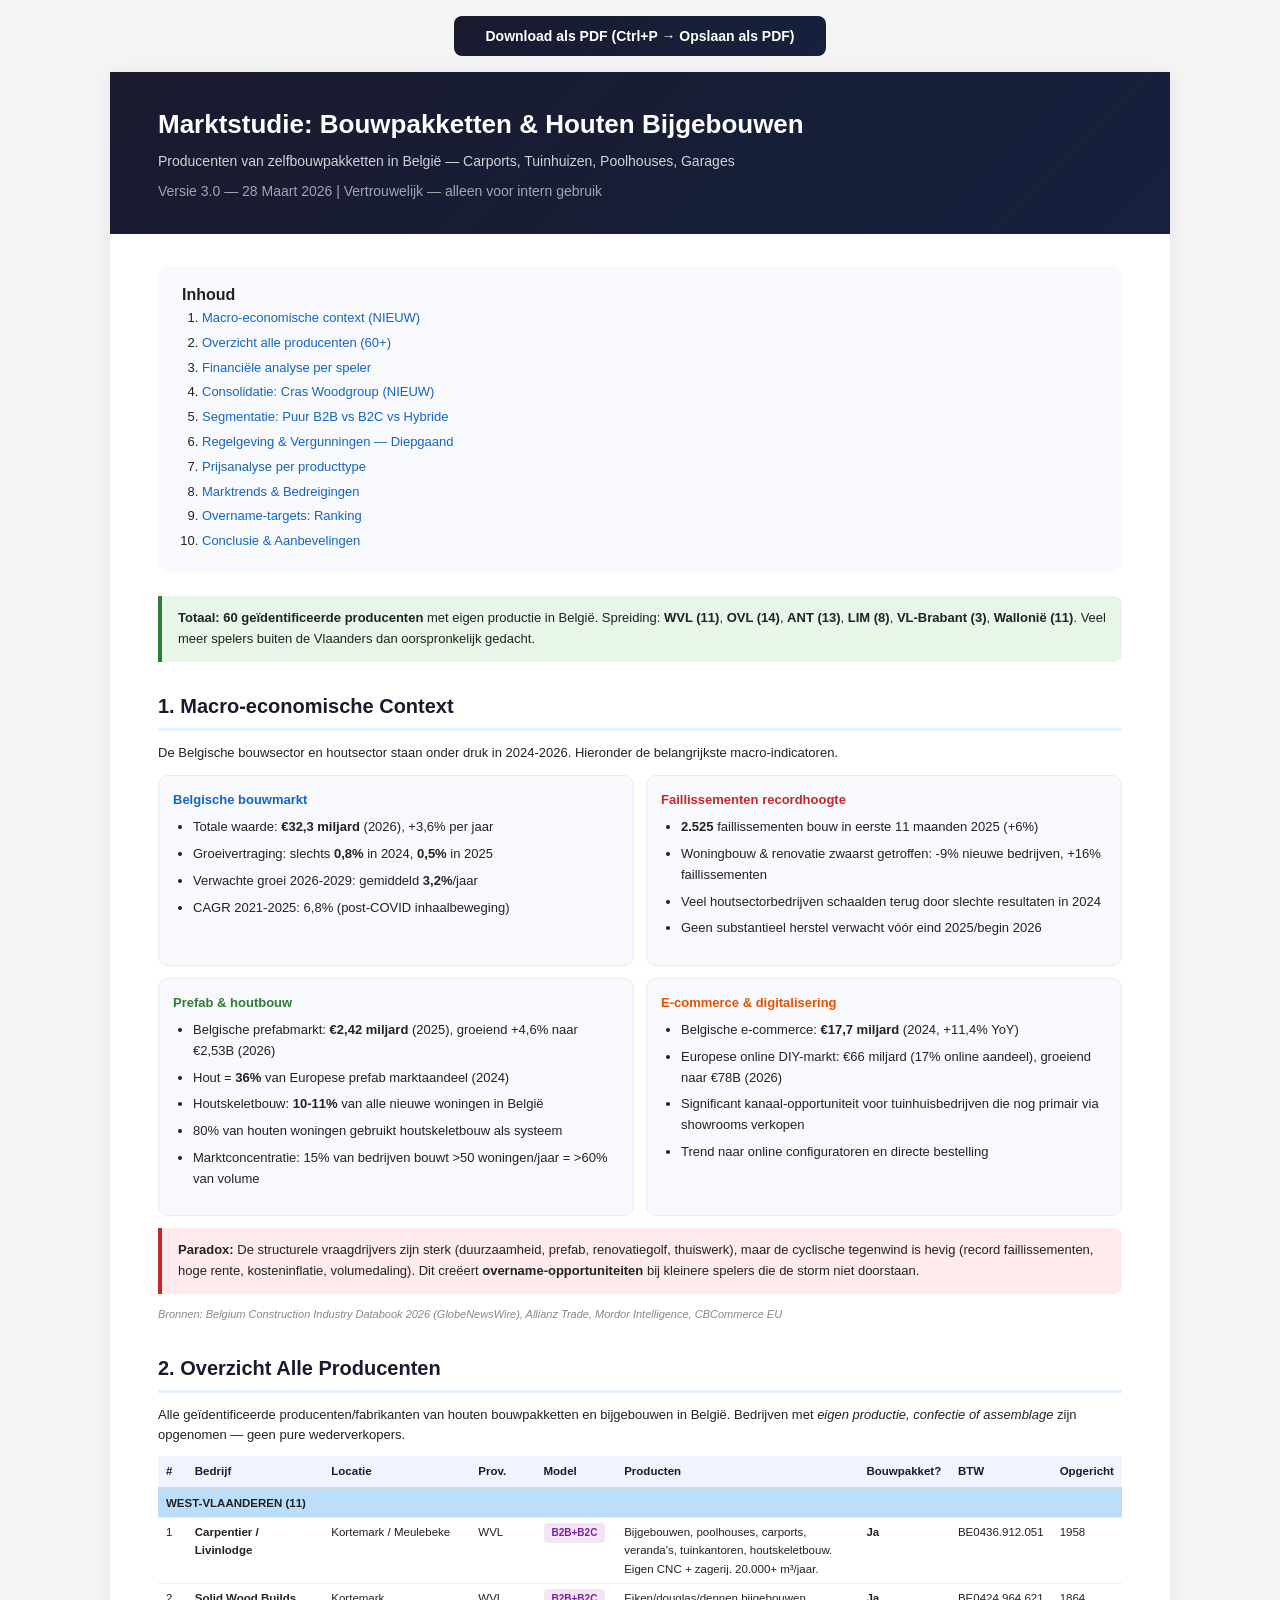
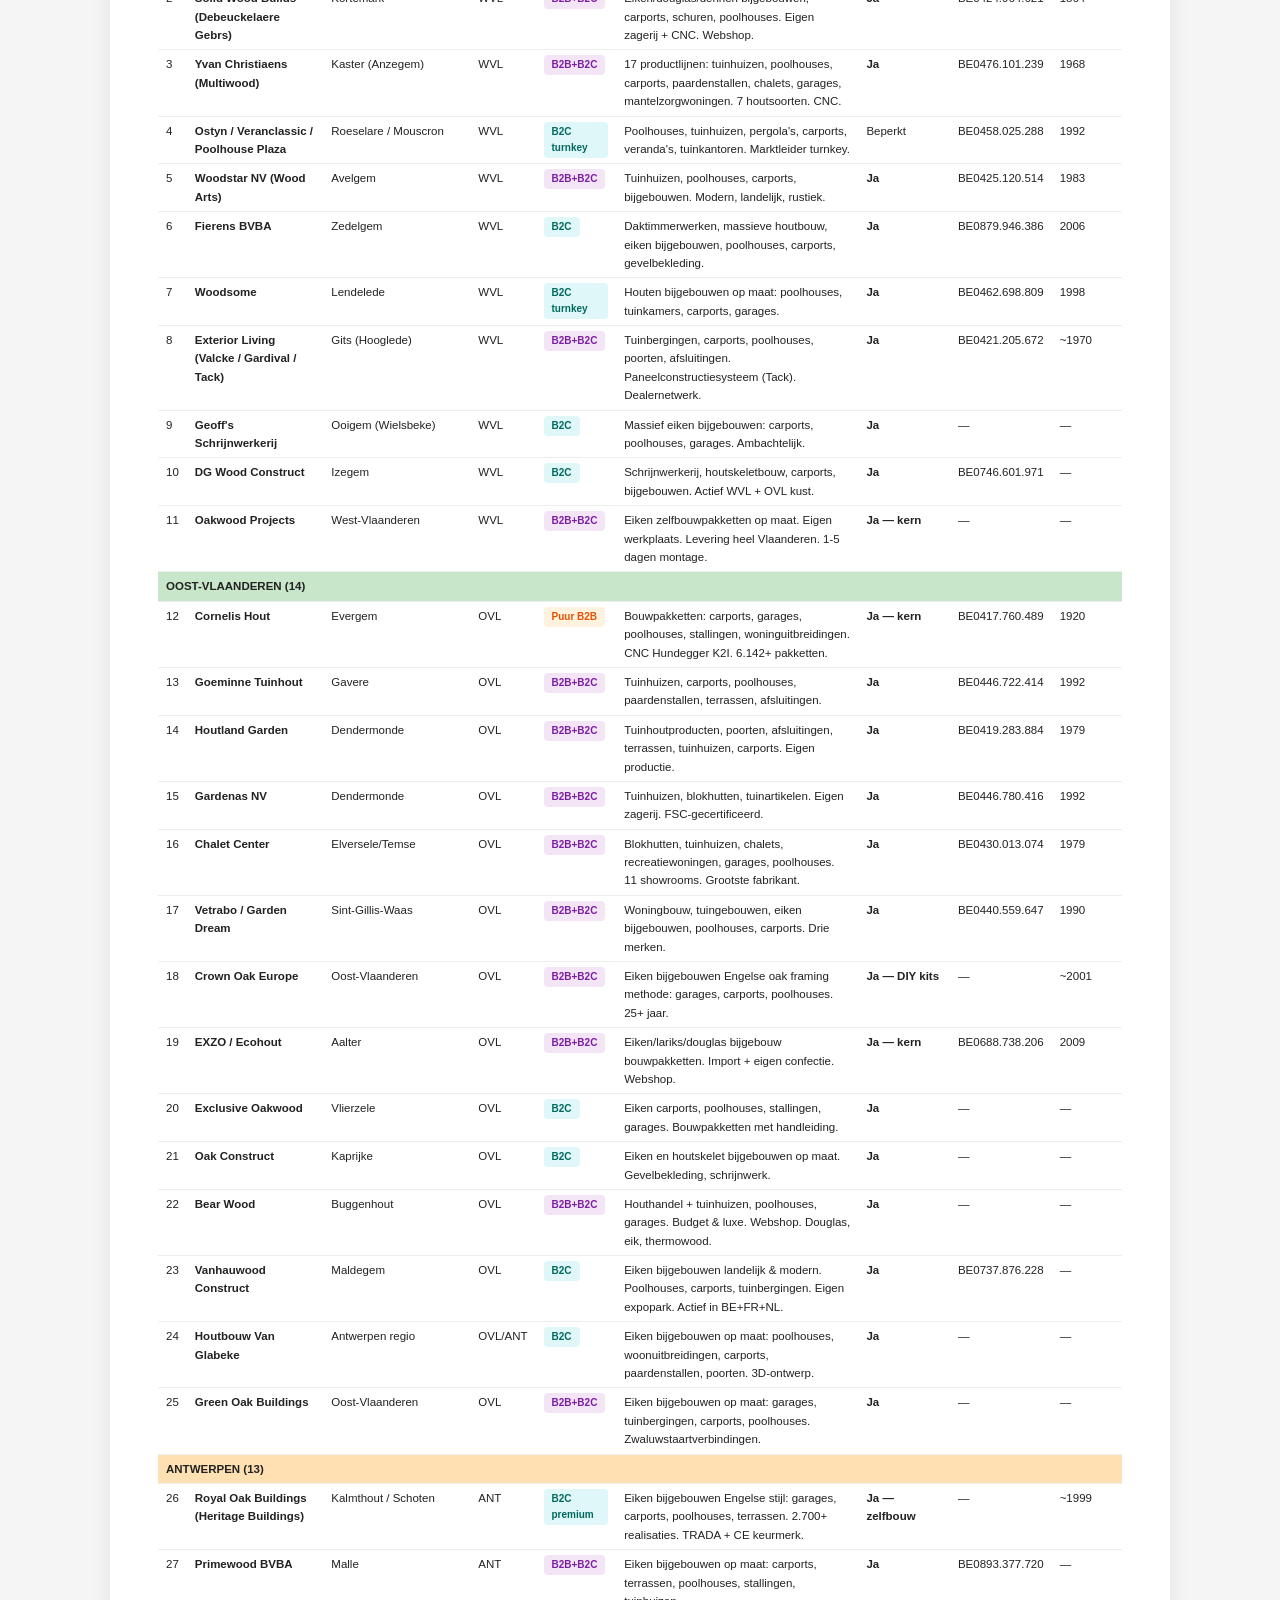
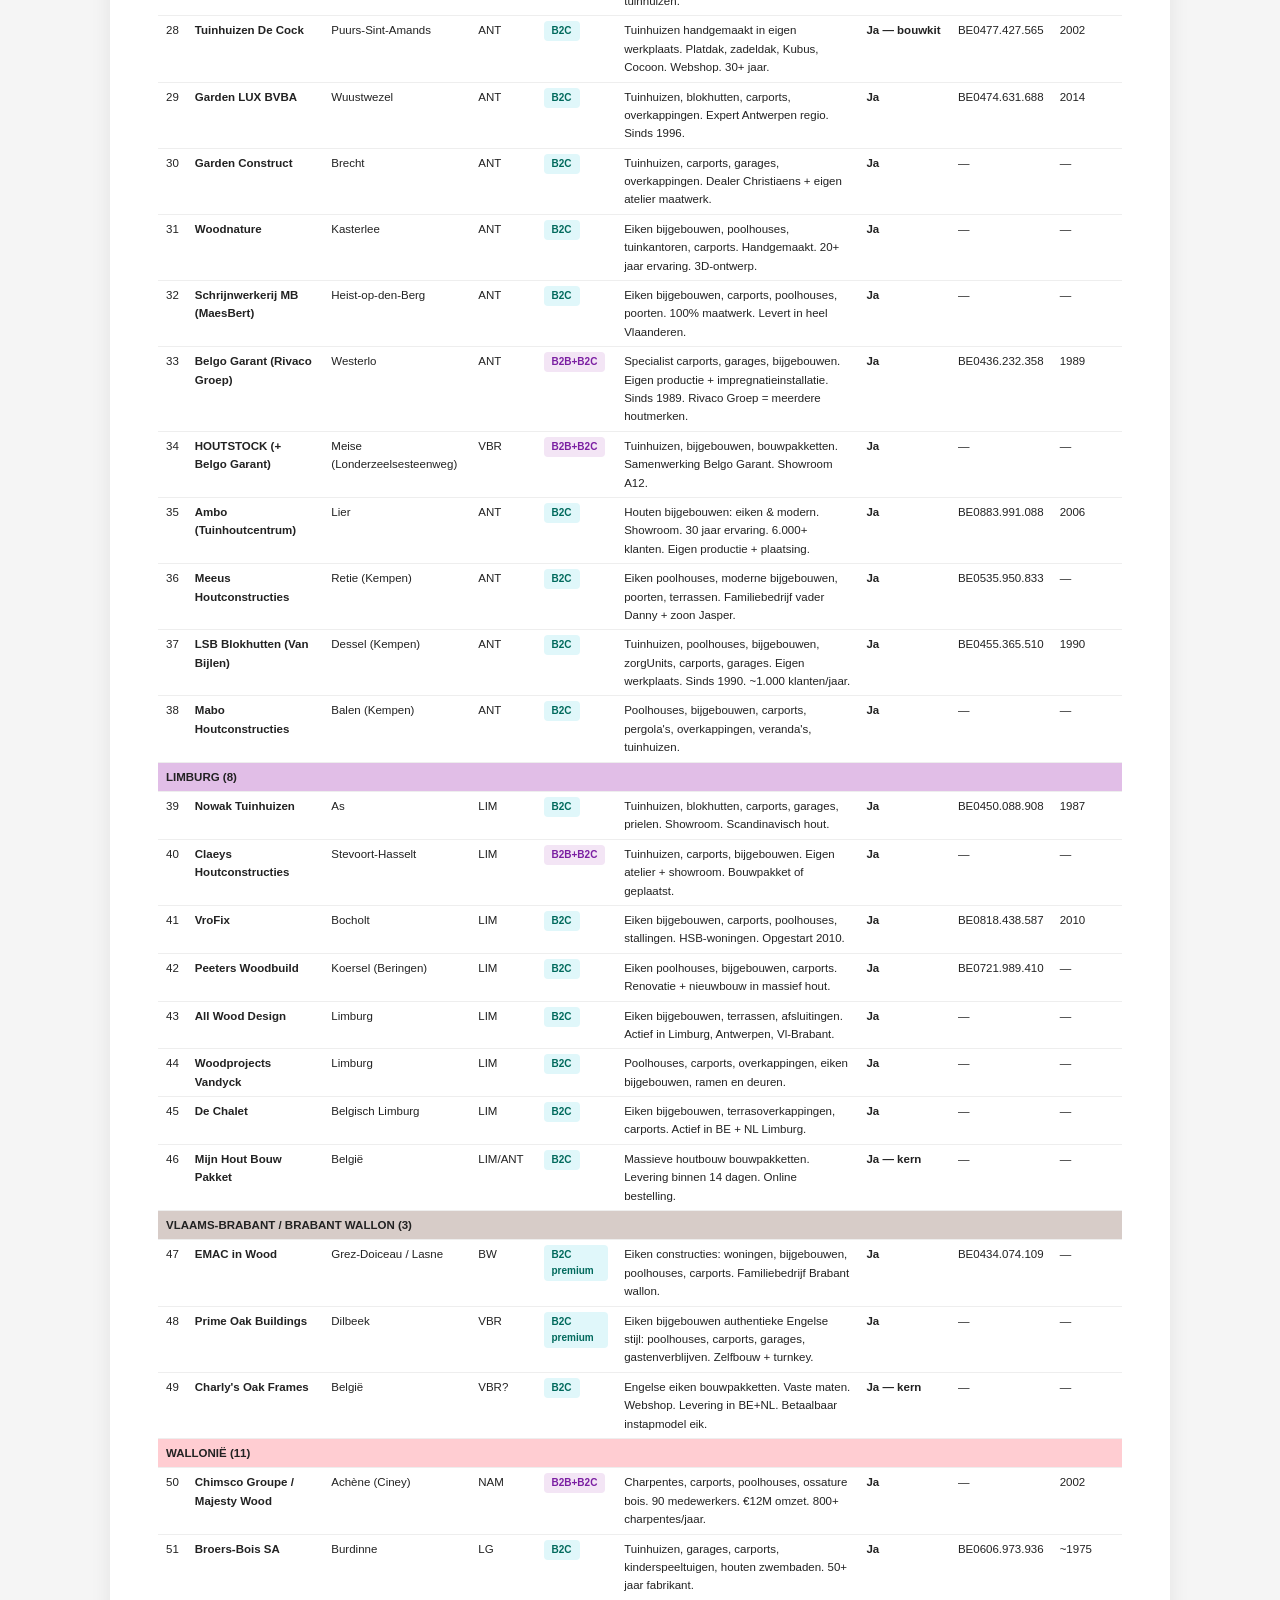
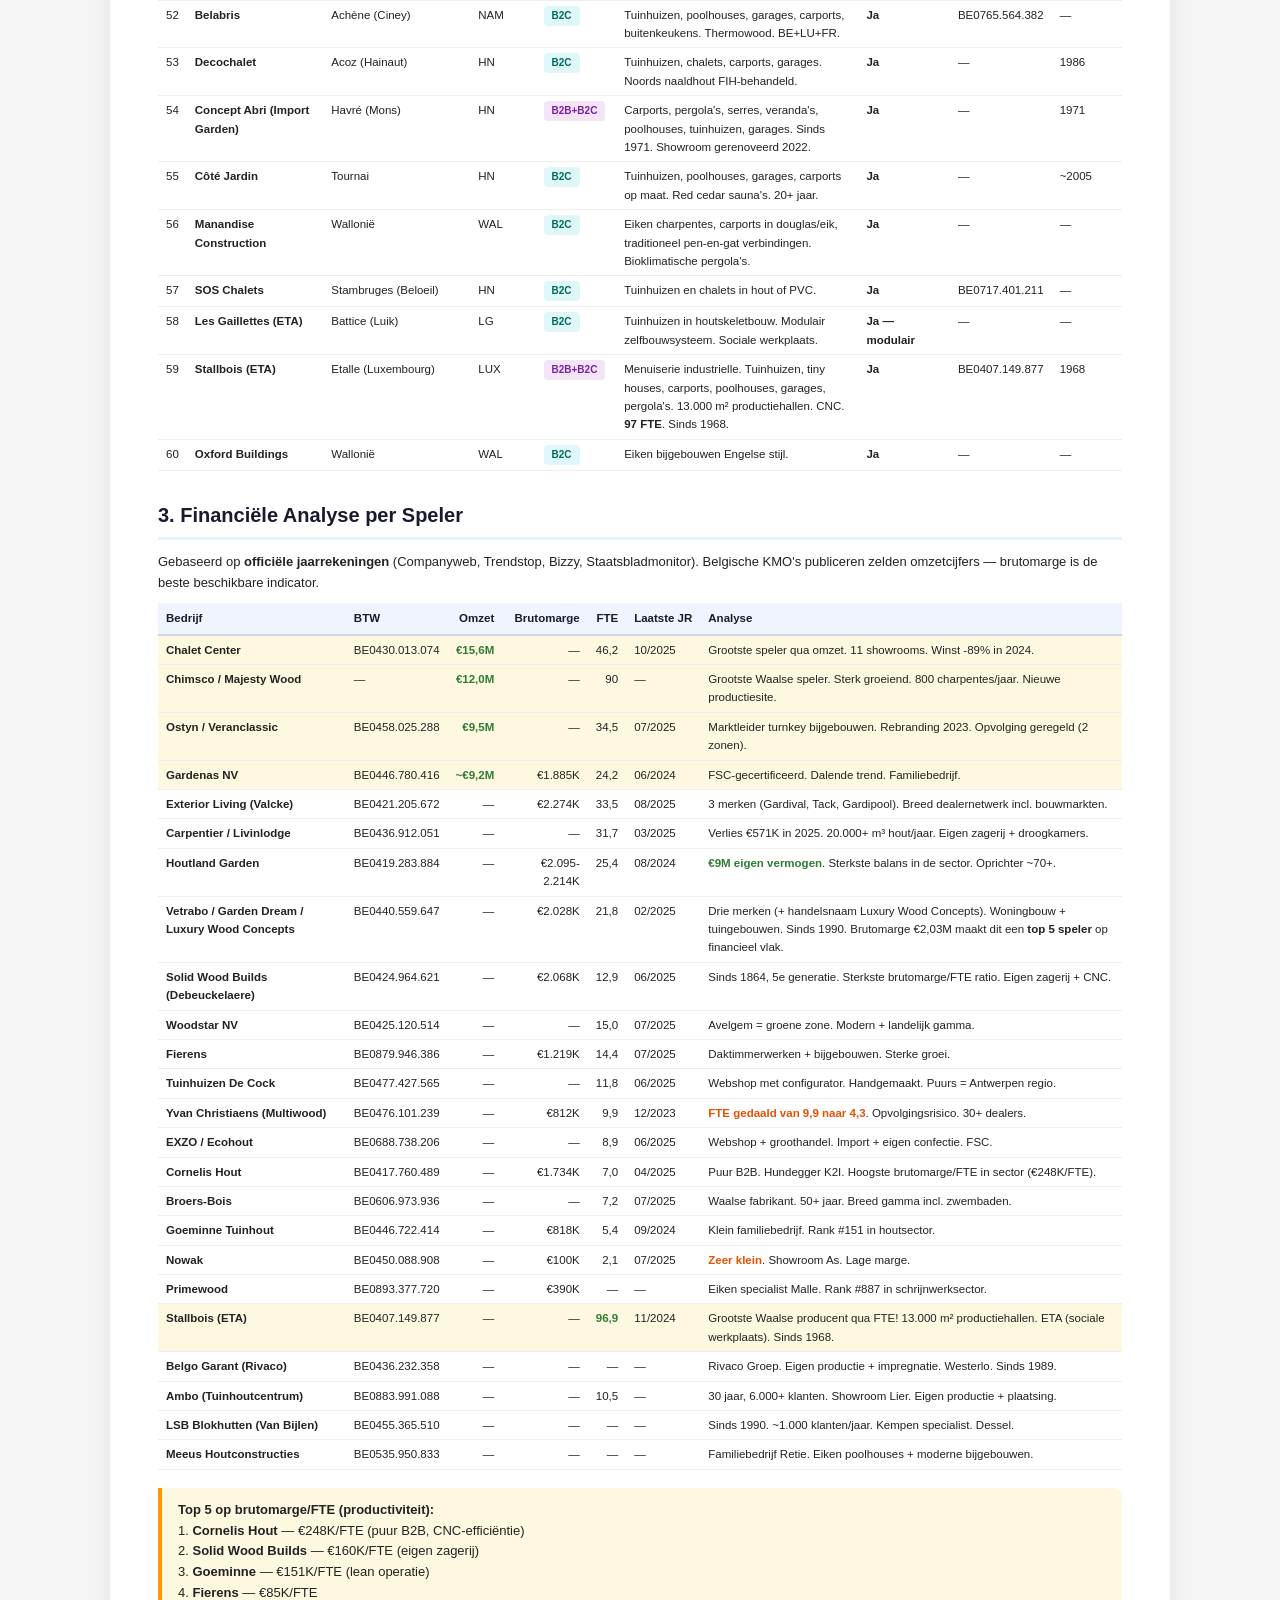
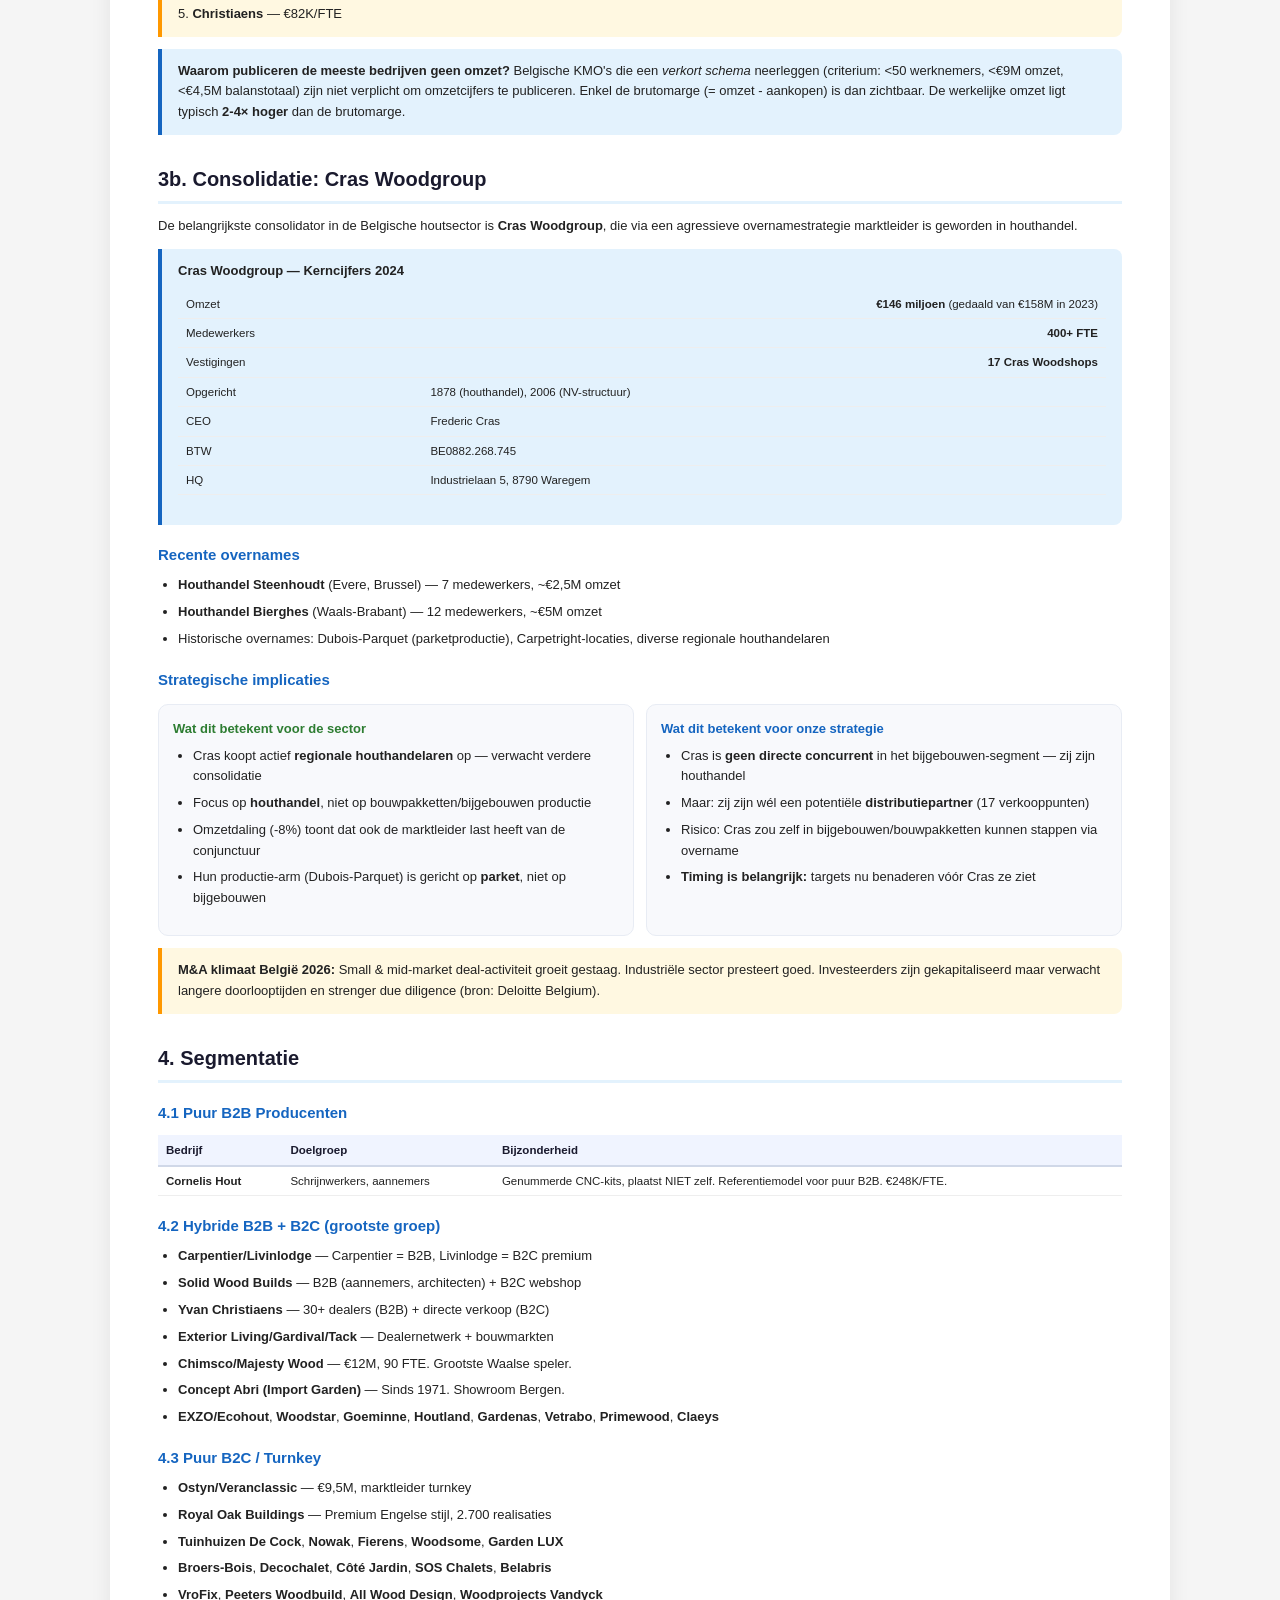
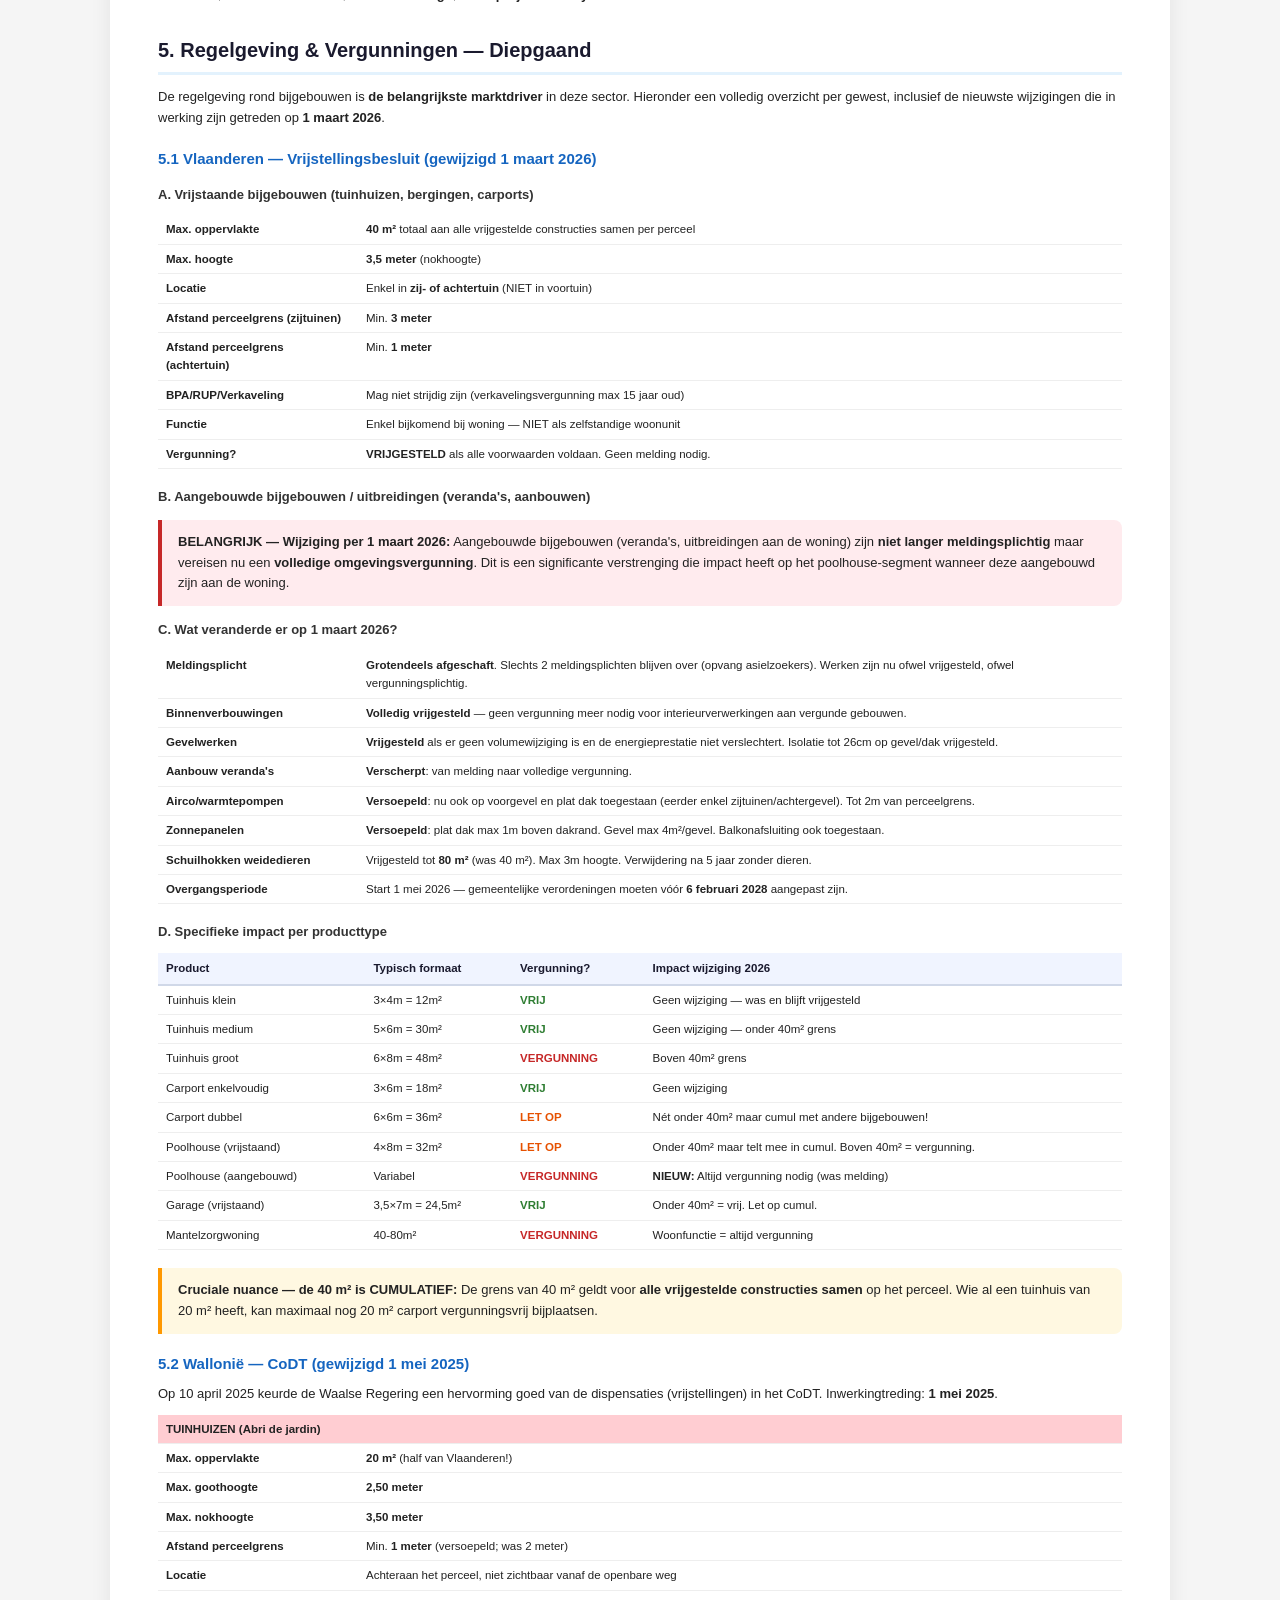
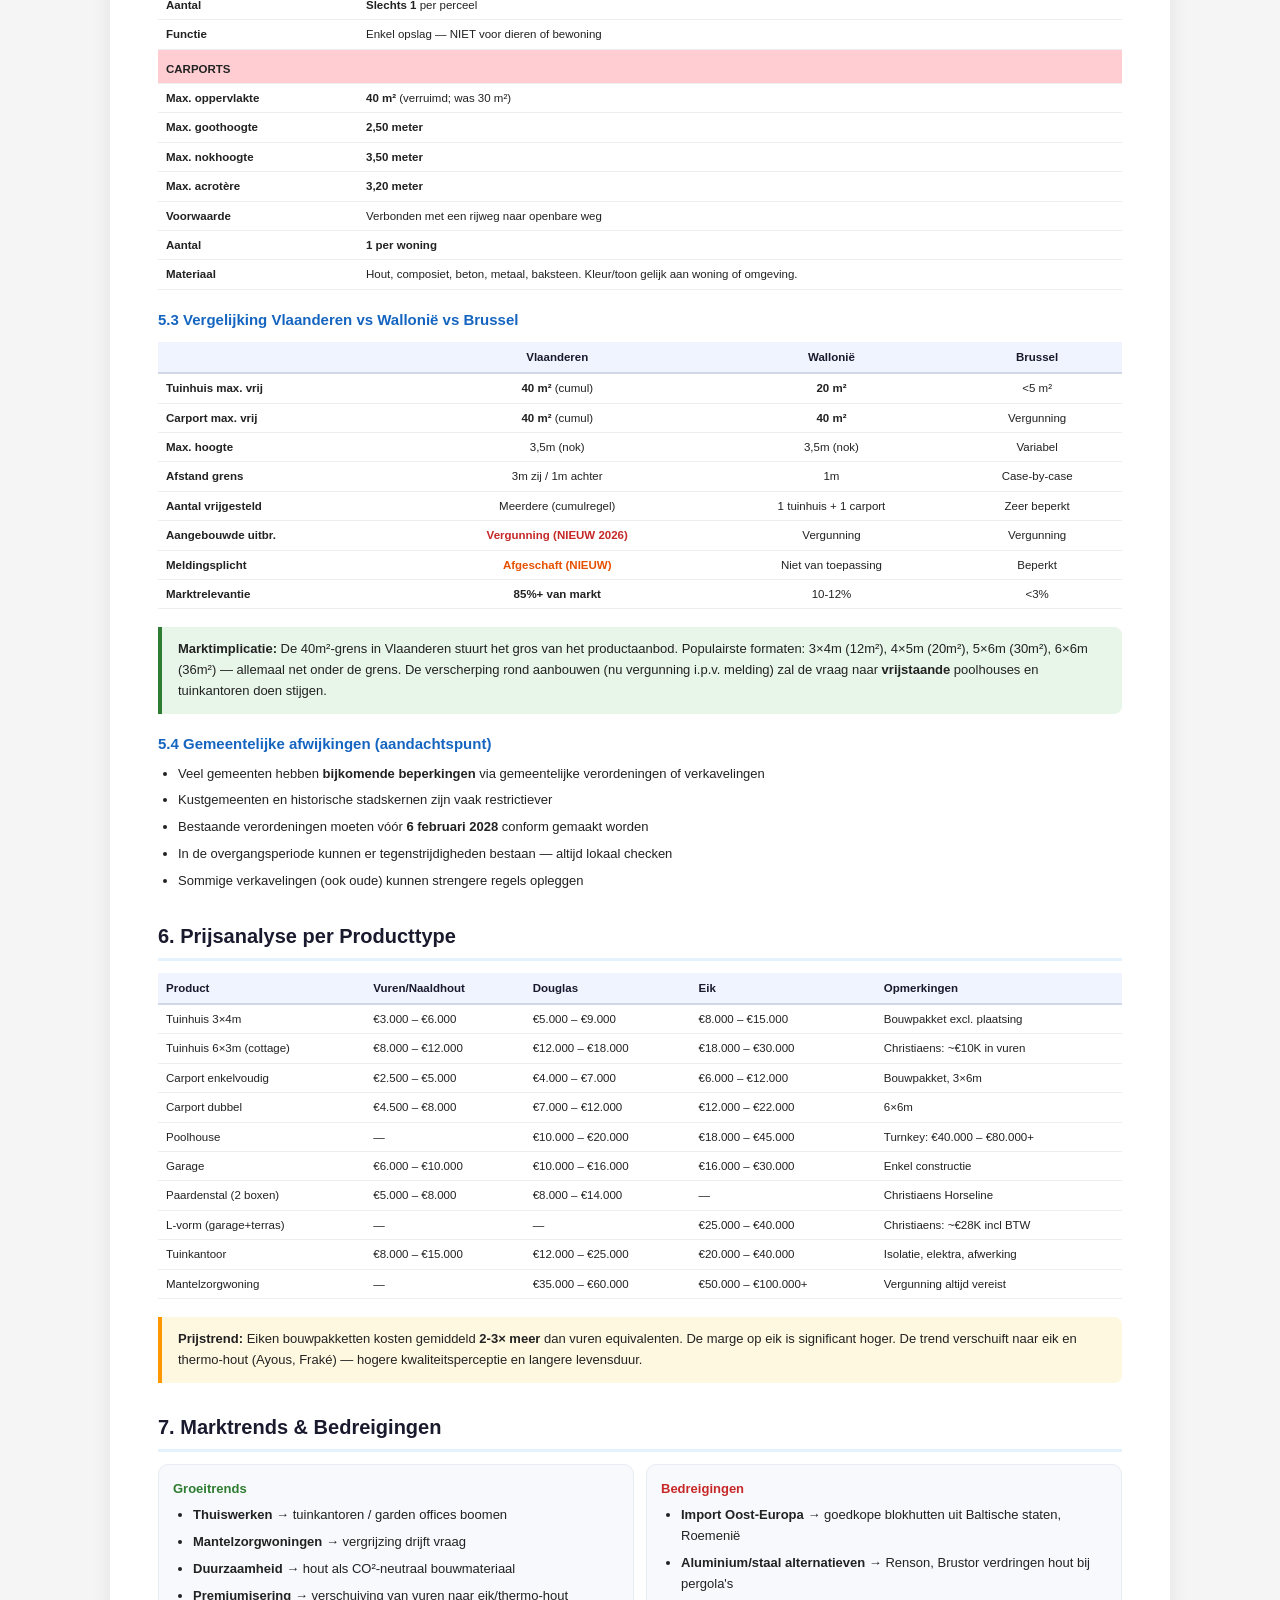
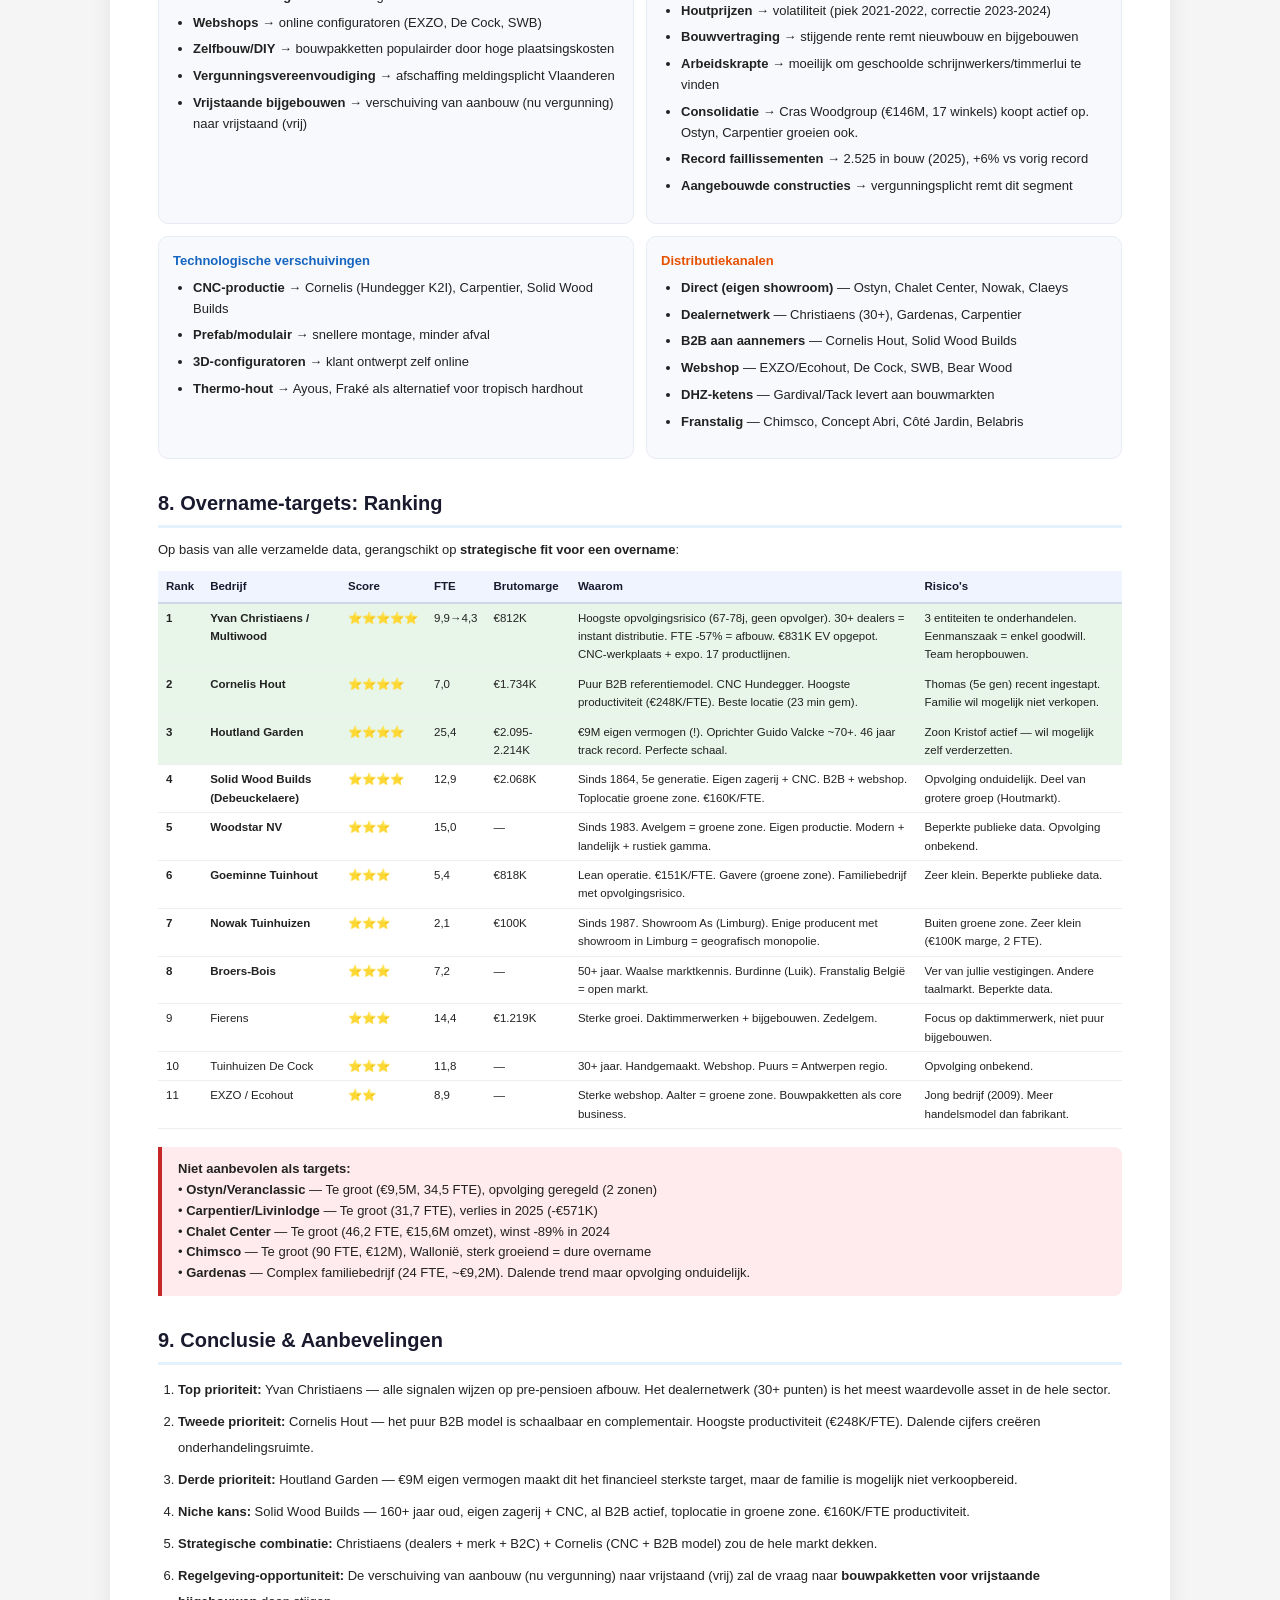
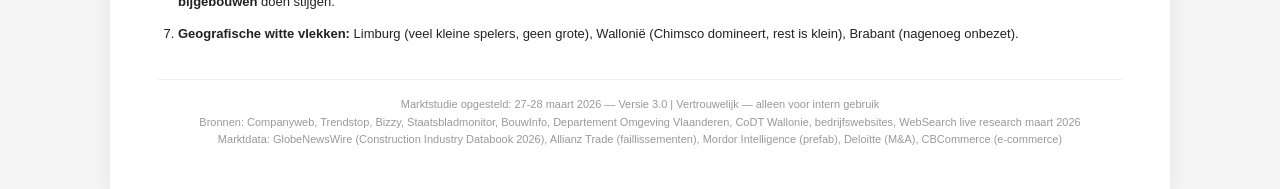
==== commit 296873f2: "feat: marktstudie v3.0 - macro-economie, Cras consolidatie, bijgewerkte data - NIEUW: Macro-economis" ====
--- a/docs/marktstudie-bouwpakketten-belgie.html
+++ b/docs/marktstudie-bouwpakketten-belgie.html
@@ -63,14 +63,16 @@
   <div class="header-bar">
     <h1>Marktstudie: Bouwpakketten & Houten Bijgebouwen</h1>
     <div class="subtitle">Producenten van zelfbouwpakketten in Belgi&euml; &mdash; Carports, Tuinhuizen, Poolhouses, Garages</div>
-    <div class="subtitle" style="margin-top:8px;opacity:0.6">Versie 2.1 &mdash; Maart 2026 | Vertrouwelijk &mdash; alleen voor intern gebruik</div>
+    <div class="subtitle" style="margin-top:8px;opacity:0.6">Versie 3.0 &mdash; 28 Maart 2026 | Vertrouwelijk &mdash; alleen voor intern gebruik</div>
   </div>
 
   <div class="toc">
     <strong>Inhoud</strong>
     <ol>
+      <li><a href="#macro">Macro-economische context (NIEUW)</a></li>
       <li><a href="#spelers">Overzicht alle producenten (60+)</a></li>
       <li><a href="#financieel">Financi&euml;le analyse per speler</a></li>
+      <li><a href="#consolidatie">Consolidatie: Cras Woodgroup (NIEUW)</a></li>
       <li><a href="#segmentatie">Segmentatie: Puur B2B vs B2C vs Hybride</a></li>
       <li><a href="#regelgeving">Regelgeving & Vergunningen &mdash; Diepgaand</a></li>
       <li><a href="#prijs">Prijsanalyse per producttype</a></li>
@@ -83,6 +85,57 @@
   <div class="key-insight">
     <strong>Totaal: 60 ge&iuml;dentificeerde producenten</strong> met eigen productie in Belgi&euml;. Spreiding: <strong>WVL (11)</strong>, <strong>OVL (14)</strong>, <strong>ANT (13)</strong>, <strong>LIM (8)</strong>, <strong>VL-Brabant (3)</strong>, <strong>Walloni&euml; (11)</strong>. Veel meer spelers buiten de Vlaanders dan oorspronkelijk gedacht.
   </div>
+
+  <!-- ════════════════════════════════════════════════ -->
+  <h2 id="macro" class="page-break">1. Macro-economische Context</h2>
+
+  <p>De Belgische bouwsector en houtsector staan onder druk in 2024-2026. Hieronder de belangrijkste macro-indicatoren.</p>
+
+  <div class="card-grid">
+    <div class="card">
+      <h4 style="color:#1565C0">Belgische bouwmarkt</h4>
+      <ul>
+        <li>Totale waarde: <strong>&euro;32,3 miljard</strong> (2026), +3,6% per jaar</li>
+        <li>Groeivertraging: slechts <strong>0,8%</strong> in 2024, <strong>0,5%</strong> in 2025</li>
+        <li>Verwachte groei 2026-2029: gemiddeld <strong>3,2%</strong>/jaar</li>
+        <li>CAGR 2021-2025: 6,8% (post-COVID inhaalbeweging)</li>
+      </ul>
+    </div>
+    <div class="card">
+      <h4 style="color:#c62828">Faillissementen recordhoogte</h4>
+      <ul>
+        <li><strong>2.525</strong> faillissementen bouw in eerste 11 maanden 2025 (+6%)</li>
+        <li>Woningbouw &amp; renovatie zwaarst getroffen: -9% nieuwe bedrijven, +16% faillissementen</li>
+        <li>Veel houtsectorbedrijven schaalden terug door slechte resultaten in 2024</li>
+        <li>Geen substantieel herstel verwacht v&oacute;&oacute;r eind 2025/begin 2026</li>
+      </ul>
+    </div>
+    <div class="card">
+      <h4 style="color:#2E7D32">Prefab &amp; houtbouw</h4>
+      <ul>
+        <li>Belgische prefabmarkt: <strong>&euro;2,42 miljard</strong> (2025), groeiend +4,6% naar &euro;2,53B (2026)</li>
+        <li>Hout = <strong>36%</strong> van Europese prefab marktaandeel (2024)</li>
+        <li>Houtskeletbouw: <strong>10-11%</strong> van alle nieuwe woningen in Belgi&euml;</li>
+        <li>80% van houten woningen gebruikt houtskeletbouw als systeem</li>
+        <li>Marktconcentratie: 15% van bedrijven bouwt &gt;50 woningen/jaar = &gt;60% van volume</li>
+      </ul>
+    </div>
+    <div class="card">
+      <h4 style="color:#E65100">E-commerce &amp; digitalisering</h4>
+      <ul>
+        <li>Belgische e-commerce: <strong>&euro;17,7 miljard</strong> (2024, +11,4% YoY)</li>
+        <li>Europese online DIY-markt: &euro;66 miljard (17% online aandeel), groeiend naar &euro;78B (2026)</li>
+        <li>Significant kanaal-opportuniteit voor tuinhuisbedrijven die nog primair via showrooms verkopen</li>
+        <li>Trend naar online configuratoren en directe bestelling</li>
+      </ul>
+    </div>
+  </div>
+
+  <div class="warning">
+    <strong>Paradox:</strong> De structurele vraagdrijvers zijn sterk (duurzaamheid, prefab, renovatiegolf, thuiswerk), maar de cyclische tegenwind is hevig (record faillissementen, hoge rente, kosteninflatie, volumedaling). Dit cre&euml;ert <strong>overname-opportuniteiten</strong> bij kleinere spelers die de storm niet doorstaan.
+  </div>
+
+  <p style="font-size:11px;color:#888"><em>Bronnen: Belgium Construction Industry Databook 2026 (GlobeNewsWire), Allianz Trade, Mordor Intelligence, CBCommerce EU</em></p>
 
   <!-- ════════════════════════════════════════════════ -->
   <h2 id="spelers" class="page-break">2. Overzicht Alle Producenten</h2>
@@ -137,7 +190,7 @@
       <tr><td>31</td><td><strong>Woodnature</strong></td><td>Kasterlee</td><td>ANT</td><td><span class="badge b2c">B2C</span></td><td>Eiken bijgebouwen, poolhouses, tuinkantoren, carports. Handgemaakt. 20+ jaar ervaring. 3D-ontwerp.</td><td><strong>Ja</strong></td><td>&mdash;</td><td>&mdash;</td></tr>
       <tr><td>32</td><td><strong>Schrijnwerkerij MB (MaesBert)</strong></td><td>Heist-op-den-Berg</td><td>ANT</td><td><span class="badge b2c">B2C</span></td><td>Eiken bijgebouwen, carports, poolhouses, poorten. 100% maatwerk. Levert in heel Vlaanderen.</td><td><strong>Ja</strong></td><td>&mdash;</td><td>&mdash;</td></tr>
       <tr><td>33</td><td><strong>Belgo Garant (Rivaco Groep)</strong></td><td>Westerlo</td><td>ANT</td><td><span class="badge both">B2B+B2C</span></td><td>Specialist carports, garages, bijgebouwen. Eigen productie + impregnatieinstallatie. Sinds 1989. Rivaco Groep = meerdere houtmerken.</td><td><strong>Ja</strong></td><td>BE0436.232.358</td><td>1989</td></tr>
-      <tr><td>34</td><td><strong>HOUTSTOCK (+ Belgo Garant)</strong></td><td>Meise (Londerzeel)</td><td>ANT/VBR</td><td><span class="badge both">B2B+B2C</span></td><td>Tuinhuizen, bijgebouwen, bouwpakketten. Samenwerking Belgo Garant. Showroom A12.</td><td><strong>Ja</strong></td><td>&mdash;</td><td>&mdash;</td></tr>
+      <tr><td>34</td><td><strong>HOUTSTOCK (+ Belgo Garant)</strong></td><td>Meise (Londerzeelsesteenweg)</td><td>VBR</td><td><span class="badge both">B2B+B2C</span></td><td>Tuinhuizen, bijgebouwen, bouwpakketten. Samenwerking Belgo Garant. Showroom A12.</td><td><strong>Ja</strong></td><td>&mdash;</td><td>&mdash;</td></tr>
       <tr><td>35</td><td><strong>Ambo (Tuinhoutcentrum)</strong></td><td>Lier</td><td>ANT</td><td><span class="badge b2c">B2C</span></td><td>Houten bijgebouwen: eiken &amp; modern. Showroom. 30 jaar ervaring. 6.000+ klanten. Eigen productie + plaatsing.</td><td><strong>Ja</strong></td><td>BE0883.991.088</td><td>2006</td></tr>
       <tr><td>36</td><td><strong>Meeus Houtconstructies</strong></td><td>Retie (Kempen)</td><td>ANT</td><td><span class="badge b2c">B2C</span></td><td>Eiken poolhouses, moderne bijgebouwen, poorten, terrassen. Familiebedrijf vader Danny + zoon Jasper.</td><td><strong>Ja</strong></td><td>BE0535.950.833</td><td>&mdash;</td></tr>
       <tr><td>37</td><td><strong>LSB Blokhutten (Van Bijlen)</strong></td><td>Dessel (Kempen)</td><td>ANT</td><td><span class="badge b2c">B2C</span></td><td>Tuinhuizen, poolhouses, bijgebouwen, zorgUnits, carports, garages. Eigen werkplaats. Sinds 1990. ~1.000 klanten/jaar.</td><td><strong>Ja</strong></td><td>BE0455.365.510</td><td>1990</td></tr>
@@ -258,13 +311,13 @@
         <td><span class="fin-good">&euro;9M eigen vermogen</span>. Sterkste balans in de sector. Oprichter ~70+.</td>
       </tr>
       <tr>
-        <td><strong>Vetrabo / Garden Dream</strong></td>
+        <td><strong>Vetrabo / Garden Dream / Luxury Wood Concepts</strong></td>
         <td>BE0440.559.647</td>
         <td class="num">&mdash;</td>
-        <td class="num">&mdash;</td>
+        <td class="num">&euro;2.028K</td>
         <td class="num">21,8</td>
         <td>02/2025</td>
-        <td>Drie merken. Woningbouw + tuingebouwen combinatie.</td>
+        <td>Drie merken (+ handelsnaam Luxury Wood Concepts). Woningbouw + tuingebouwen. Sinds 1990. Brutomarge &euro;2,03M maakt dit een <strong>top 5 speler</strong> op financieel vlak.</td>
       </tr>
       <tr>
         <td><strong>Solid Wood Builds (Debeuckelaere)</strong></td>
@@ -424,6 +477,57 @@
 
   <div class="info">
     <strong>Waarom publiceren de meeste bedrijven geen omzet?</strong> Belgische KMO's die een <em>verkort schema</em> neerleggen (criterium: &lt;50 werknemers, &lt;&euro;9M omzet, &lt;&euro;4,5M balanstotaal) zijn niet verplicht om omzetcijfers te publiceren. Enkel de brutomarge (= omzet - aankopen) is dan zichtbaar. De werkelijke omzet ligt typisch <strong>2-4&times; hoger</strong> dan de brutomarge.
+  </div>
+
+  <!-- ════════════════════════════════════════════════ -->
+  <h2 id="consolidatie" class="page-break">3b. Consolidatie: Cras Woodgroup</h2>
+
+  <p>De belangrijkste consolidator in de Belgische houtsector is <strong>Cras Woodgroup</strong>, die via een agressieve overnamestrategie marktleider is geworden in houthandel.</p>
+
+  <div class="info">
+    <strong>Cras Woodgroup &mdash; Kerncijfers 2024</strong><br>
+    <table style="margin-top:8px">
+      <tr><td>Omzet</td><td class="num"><strong>&euro;146 miljoen</strong> (gedaald van &euro;158M in 2023)</td></tr>
+      <tr><td>Medewerkers</td><td class="num"><strong>400+ FTE</strong></td></tr>
+      <tr><td>Vestigingen</td><td class="num"><strong>17 Cras Woodshops</strong></td></tr>
+      <tr><td>Opgericht</td><td>1878 (houthandel), 2006 (NV-structuur)</td></tr>
+      <tr><td>CEO</td><td>Frederic Cras</td></tr>
+      <tr><td>BTW</td><td>BE0882.268.745</td></tr>
+      <tr><td>HQ</td><td>Industrielaan 5, 8790 Waregem</td></tr>
+    </table>
+  </div>
+
+  <h3>Recente overnames</h3>
+  <ul>
+    <li><strong>Houthandel Steenhoudt</strong> (Evere, Brussel) &mdash; 7 medewerkers, ~&euro;2,5M omzet</li>
+    <li><strong>Houthandel Bierghes</strong> (Waals-Brabant) &mdash; 12 medewerkers, ~&euro;5M omzet</li>
+    <li>Historische overnames: Dubois-Parquet (parketproductie), Carpetright-locaties, diverse regionale houthandelaren</li>
+  </ul>
+
+  <h3>Strategische implicaties</h3>
+  <div class="card-grid">
+    <div class="card">
+      <h4 style="color:#2E7D32">Wat dit betekent voor de sector</h4>
+      <ul>
+        <li>Cras koopt actief <strong>regionale houthandelaren</strong> op &mdash; verwacht verdere consolidatie</li>
+        <li>Focus op <strong>houthandel</strong>, niet op bouwpakketten/bijgebouwen productie</li>
+        <li>Omzetdaling (-8%) toont dat ook de marktleider last heeft van de conjunctuur</li>
+        <li>Hun productie-arm (Dubois-Parquet) is gericht op <strong>parket</strong>, niet op bijgebouwen</li>
+      </ul>
+    </div>
+    <div class="card">
+      <h4 style="color:#1565C0">Wat dit betekent voor onze strategie</h4>
+      <ul>
+        <li>Cras is <strong>geen directe concurrent</strong> in het bijgebouwen-segment &mdash; zij zijn houthandel</li>
+        <li>Maar: zij zijn w&eacute;l een potenti&euml;le <strong>distributiepartner</strong> (17 verkooppunten)</li>
+        <li>Risico: Cras zou zelf in bijgebouwen/bouwpakketten kunnen stappen via overname</li>
+        <li><strong>Timing is belangrijk:</strong> targets nu benaderen v&oacute;&oacute;r Cras ze ziet</li>
+      </ul>
+    </div>
+  </div>
+
+  <div class="highlight">
+    <strong>M&amp;A klimaat Belgi&euml; 2026:</strong> Small &amp; mid-market deal-activiteit groeit gestaag. Industri&euml;le sector presteert goed. Investeerders zijn gekapitaliseerd maar verwacht langere doorlooptijden en strenger due diligence (bron: Deloitte Belgium).
   </div>
 
   <!-- ════════════════════════════════════════════════ -->
@@ -615,7 +719,8 @@
         <li><strong>Houtprijzen</strong> &rarr; volatiliteit (piek 2021-2022, correctie 2023-2024)</li>
         <li><strong>Bouwvertraging</strong> &rarr; stijgende rente remt nieuwbouw en bijgebouwen</li>
         <li><strong>Arbeidskrapte</strong> &rarr; moeilijk om geschoolde schrijnwerkers/timmerlui te vinden</li>
-        <li><strong>Consolidatie</strong> &rarr; grote spelers (Ostyn, Carpentier) kopen kleinere op</li>
+        <li><strong>Consolidatie</strong> &rarr; Cras Woodgroup (&euro;146M, 17 winkels) koopt actief op. Ostyn, Carpentier groeien ook.</li>
+        <li><strong>Record faillissementen</strong> &rarr; 2.525 in bouw (2025), +6% vs vorig record</li>
         <li><strong>Aangebouwde constructies</strong> &rarr; vergunningsplicht remt dit segment</li>
       </ul>
     </div>
@@ -776,8 +881,9 @@
   </ol>
 
   <div class="footer">
-    Marktstudie opgesteld: 27 maart 2026 &mdash; Versie 2.1 | Vertrouwelijk &mdash; alleen voor intern gebruik<br>
-    Bronnen: Companyweb, Trendstop, Bizzy, Staatsbladmonitor, BouwInfo, Departement Omgeving Vlaanderen, CoDT Wallonie, bedrijfswebsites, WebSearch live research maart 2026
+    Marktstudie opgesteld: 27-28 maart 2026 &mdash; Versie 3.0 | Vertrouwelijk &mdash; alleen voor intern gebruik<br>
+    Bronnen: Companyweb, Trendstop, Bizzy, Staatsbladmonitor, BouwInfo, Departement Omgeving Vlaanderen, CoDT Wallonie, bedrijfswebsites, WebSearch live research maart 2026<br>
+    Marktdata: GlobeNewsWire (Construction Industry Databook 2026), Allianz Trade (faillissementen), Mordor Intelligence (prefab), Deloitte (M&amp;A), CBCommerce (e-commerce)
   </div>
 </div>
 
